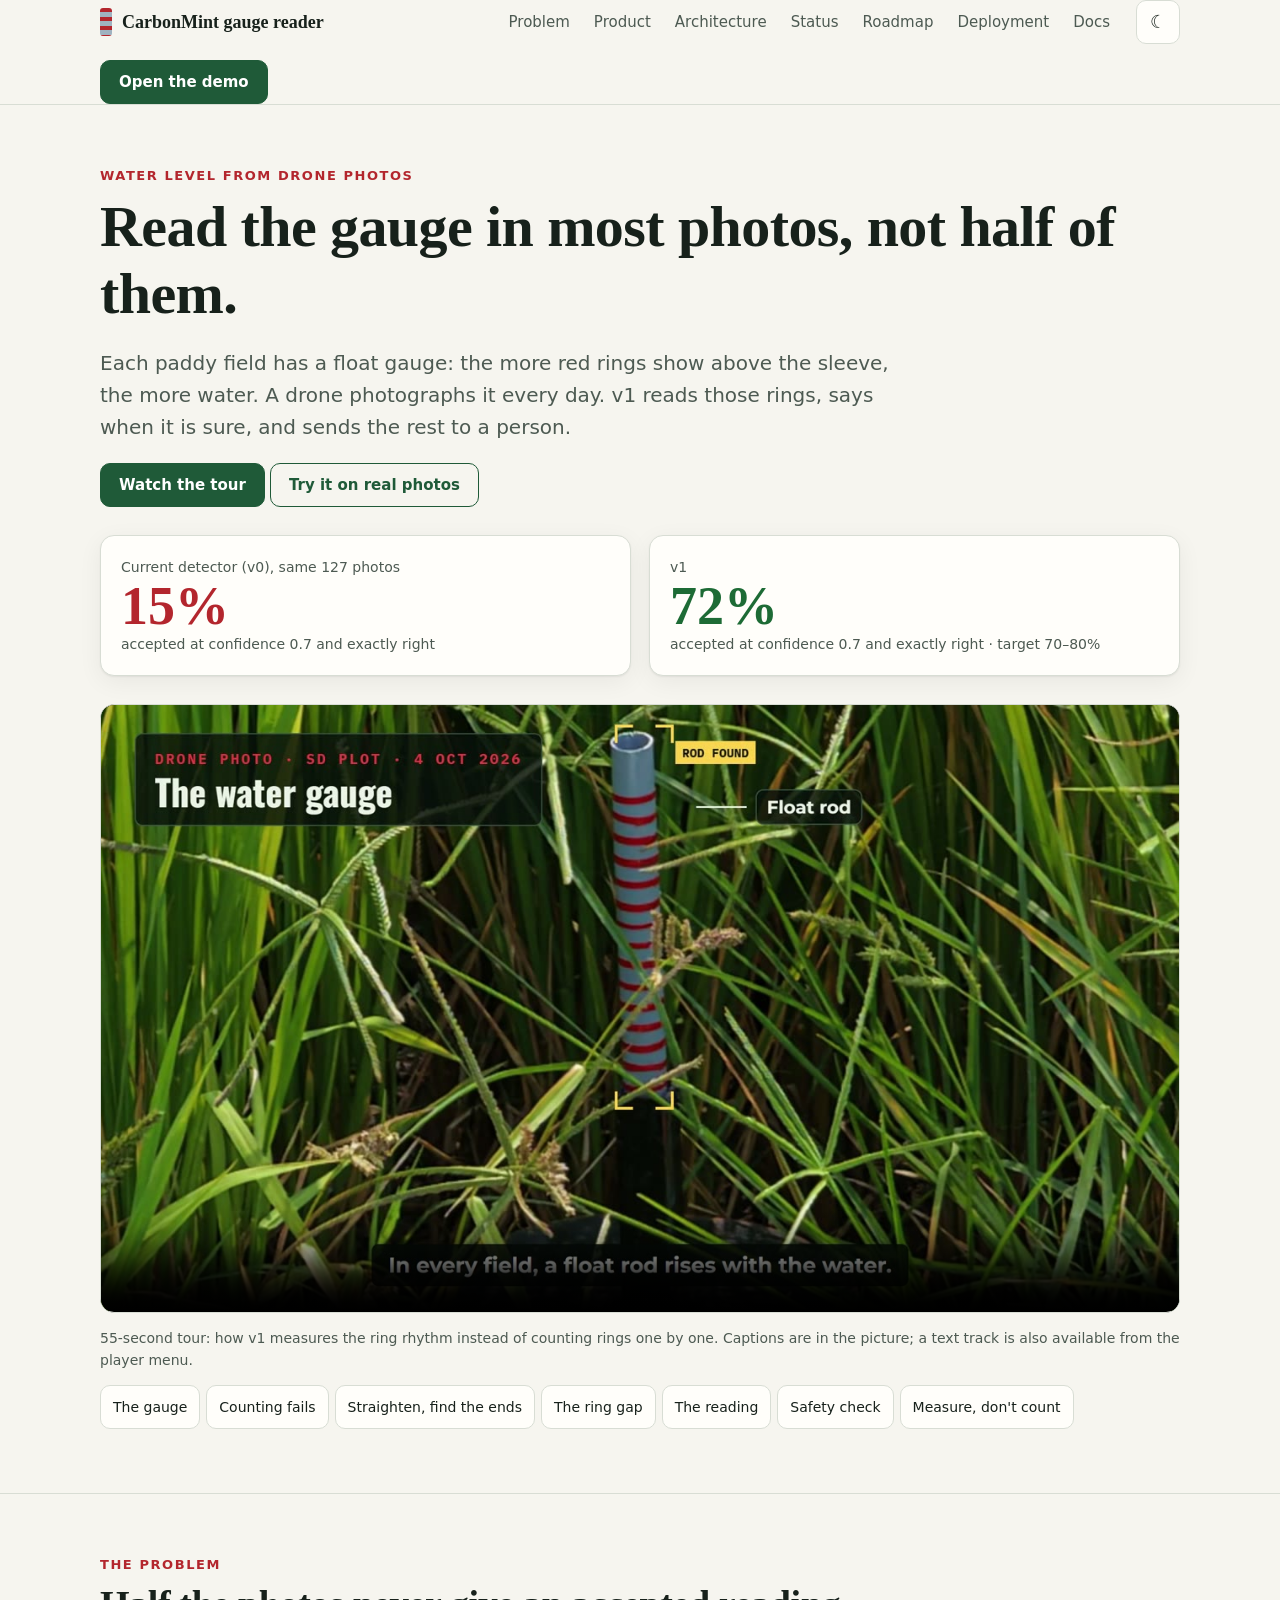
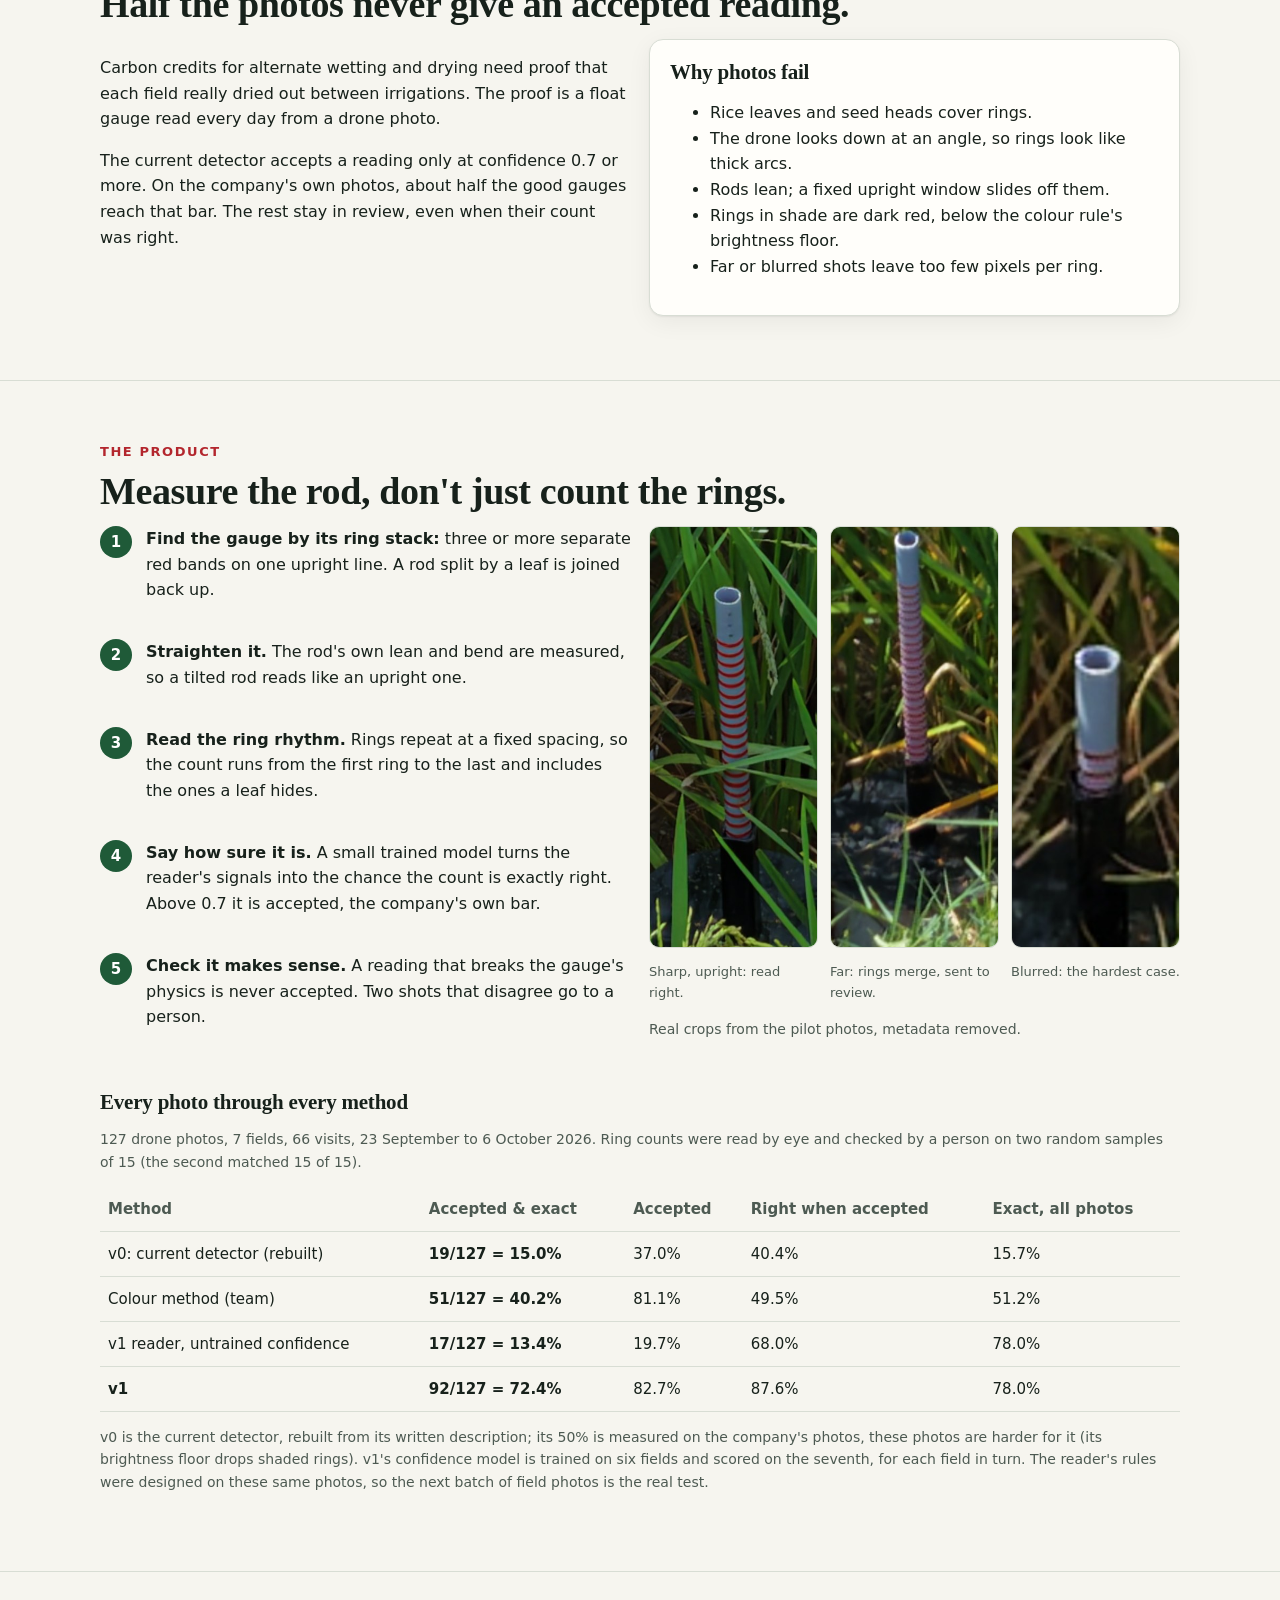
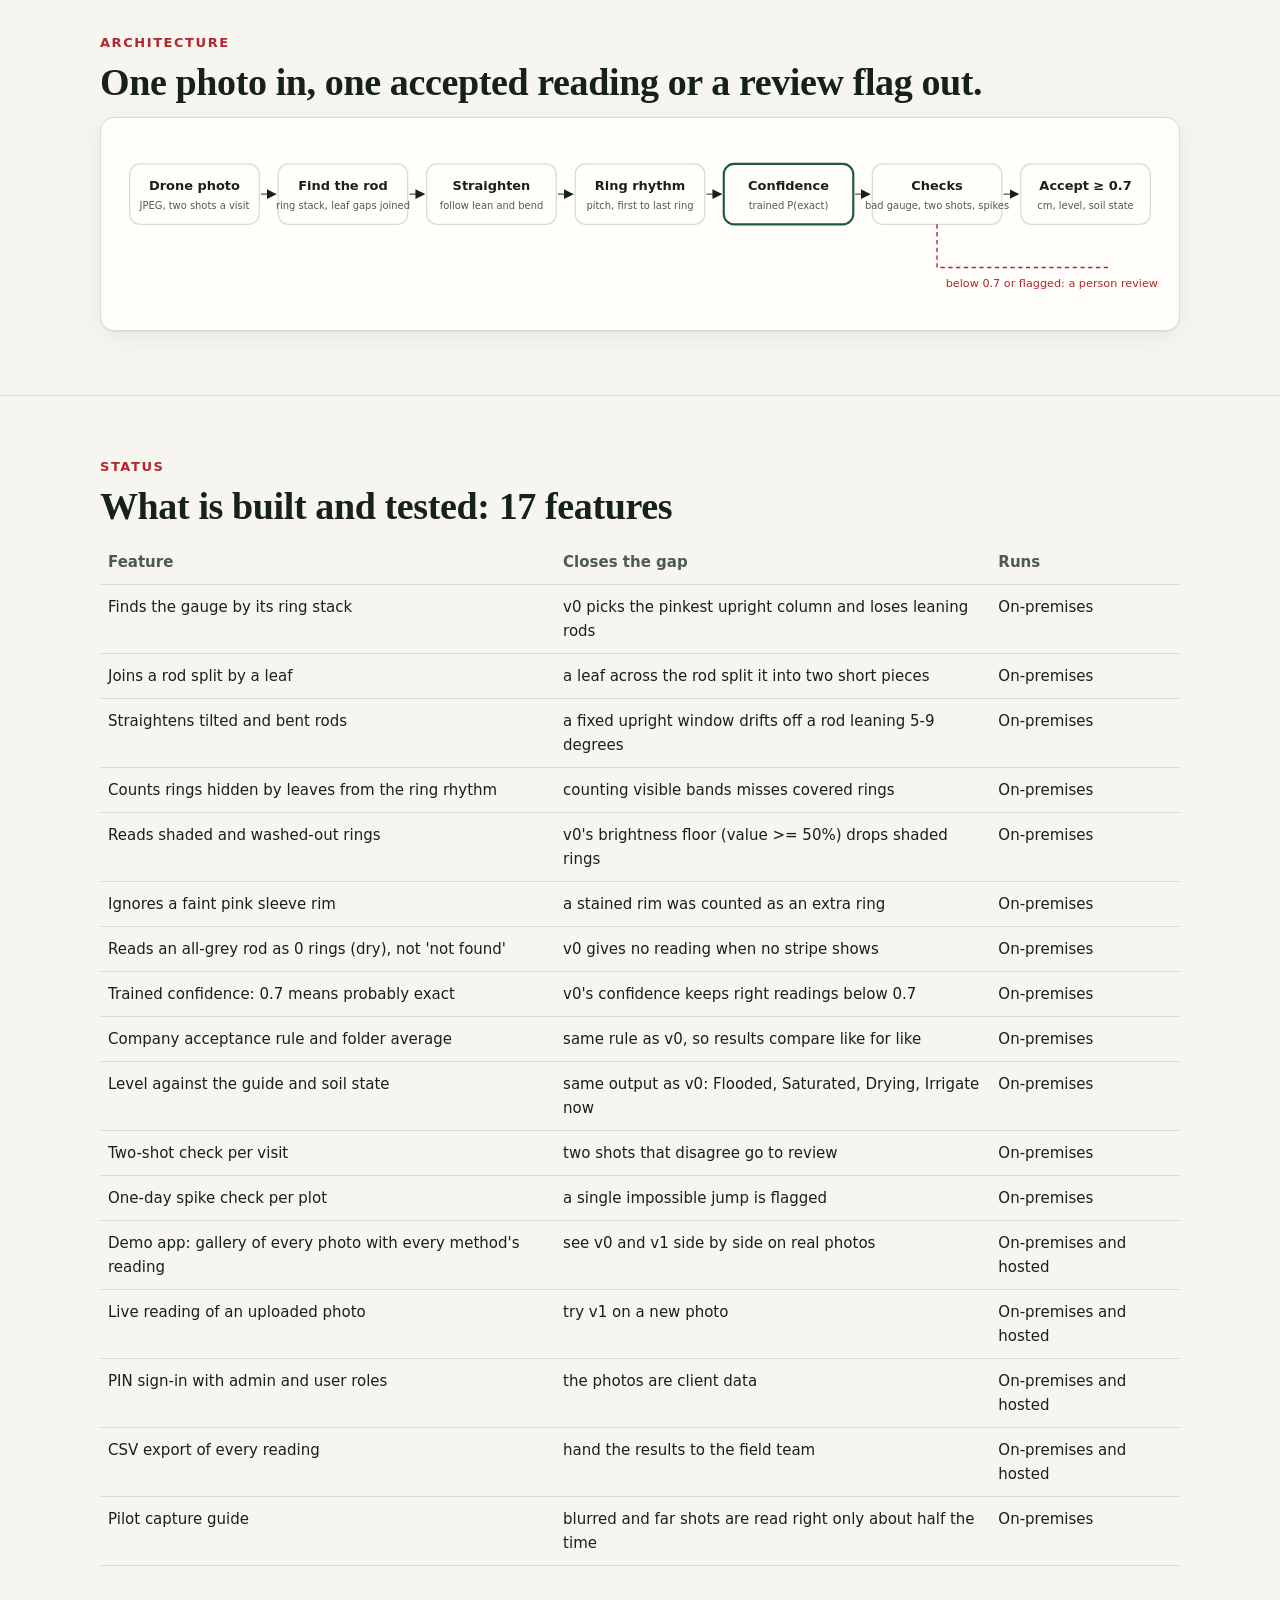
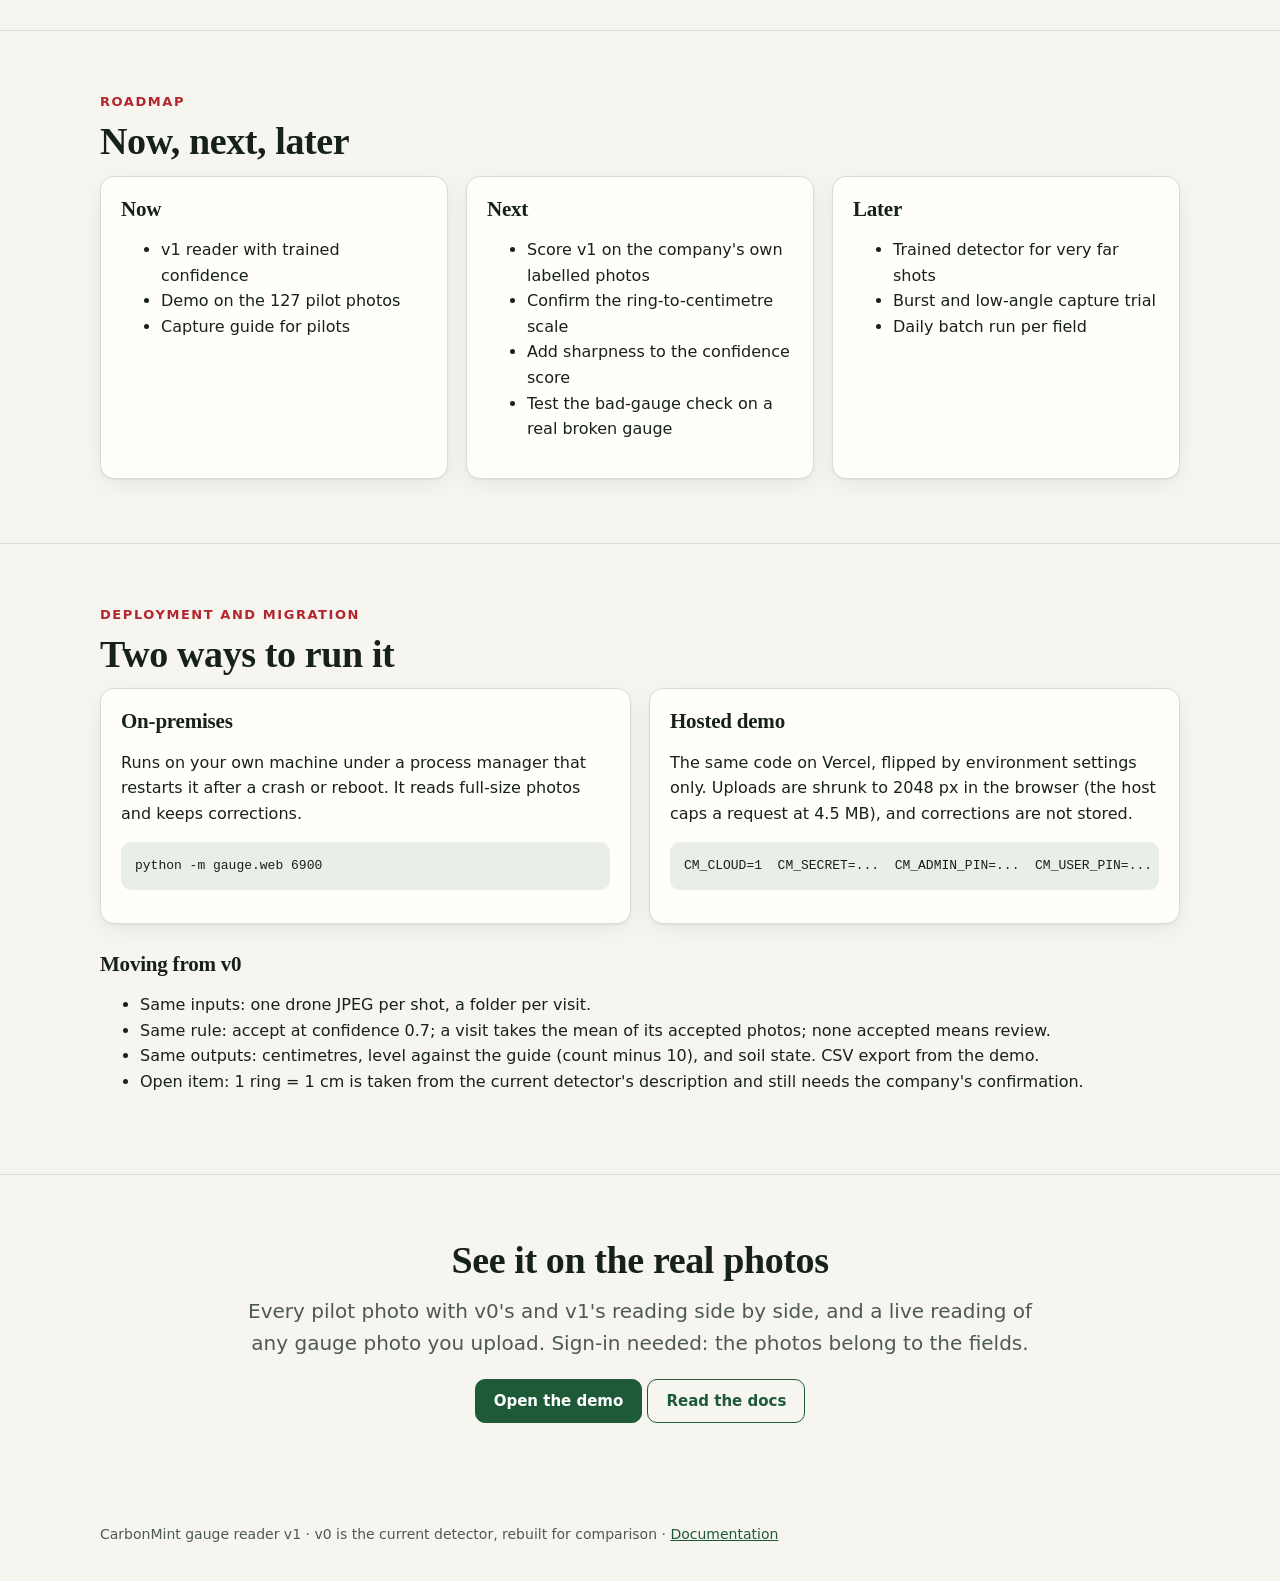
==== public/index.html @ 90451a8d "CarbonMint gauge reader v1 (v0 = company detector, rebuilt) - Reader: ring-stack finder, straighteni" ====
<!doctype html>
<html lang="en">
<head>
<meta charset="utf-8"><meta name="viewport" content="width=device-width,initial-scale=1">
<title>CarbonMint gauge reader</title>
<meta name="description" content="Reads the water level from drone photos of AWD field gauges. v1 is accepted and exact on 72% of photos, against 15% for the current detector on the same photos.">
<link rel="icon" href="data:image/svg+xml,%3Csvg xmlns='http://www.w3.org/2000/svg' viewBox='0 0 16 16'%3E%3Crect x='5' y='0' width='6' height='16' rx='2' fill='%23b3262d'/%3E%3C/svg%3E">
<script>(function(){try{var t=localStorage.getItem("cm-theme");if(t==="light"||t==="dark")document.documentElement.setAttribute("data-theme",t)}catch(e){}})();
function cmToggleTheme(){var r=document.documentElement,cur=r.getAttribute("data-theme")||(matchMedia("(prefers-color-scheme: dark)").matches?"dark":"light"),nx=cur==="dark"?"light":"dark";r.setAttribute("data-theme",nx);try{localStorage.setItem("cm-theme",nx)}catch(e){}cmThemeLabel()}
function cmThemeLabel(){var b=document.querySelectorAll("[data-theme-toggle]"),d=(document.documentElement.getAttribute("data-theme")||(matchMedia("(prefers-color-scheme: dark)").matches?"dark":"light"))==="dark";b.forEach(function(x){x.textContent=d?"☀":"☾";x.setAttribute("aria-label",d?"Switch to light theme":"Switch to dark theme")})}
document.addEventListener("DOMContentLoaded",function(){cmThemeLabel();document.querySelectorAll("[data-theme-toggle]").forEach(function(b){b.addEventListener("click",cmToggleTheme)});var host=location.hostname;var app=window.CM_APP_URL||"app.html";document.querySelectorAll("[data-app]").forEach(function(a){a.href=app})});
</script>
<style>:root{--bg:#f6f5ef;--paper:#fffefa;--ink:#17211b;--mut:#4d5a52;--line:#d8ddd4;--brand:#1f5a38;--brand-ink:#ffffff;--ring:#b3262d;--ok:#1d6b35;--warn:#8a5300;--chip:#e9eee6;--shadow:0 1px 2px rgba(0,0,0,.06),0 6px 24px rgba(0,0,0,.06);--serif:"Iowan Old Style","Palatino Linotype",Palatino,"Book Antiqua",Georgia,serif;--sans:system-ui,-apple-system,"Segoe UI",Roboto,"Helvetica Neue",Arial,sans-serif;--mono:ui-monospace,"Cascadia Mono",Consolas,monospace}
@media (prefers-color-scheme:dark){:root:not([data-theme="light"]){--bg:#0e1712;--paper:#15211a;--ink:#e7ede8;--mut:#a7b4ab;--line:#2b3a31;--brand:#7bd88f;--brand-ink:#0b130e;--ring:#ff7b80;--ok:#7bd88f;--warn:#f2b95b;--chip:#1d2b23;--shadow:none}}
:root[data-theme="dark"]{--bg:#0e1712;--paper:#15211a;--ink:#e7ede8;--mut:#a7b4ab;--line:#2b3a31;--brand:#7bd88f;--brand-ink:#0b130e;--ring:#ff7b80;--ok:#7bd88f;--warn:#f2b95b;--chip:#1d2b23;--shadow:none}
*{box-sizing:border-box}html{-webkit-text-size-adjust:100%}body{margin:0;background:var(--bg);color:var(--ink);font:16px/1.6 var(--sans);overflow-x:hidden}
[hidden]{display:none!important}img,video,svg{max-width:100%;height:auto}a{color:var(--brand)}a:hover{text-decoration-thickness:2px}
:focus-visible{outline:3px solid var(--ring);outline-offset:2px;border-radius:4px}
.wrap{max-width:1120px;margin:0 auto;padding:0 20px}
header.top{position:sticky;top:0;z-index:10;background:color-mix(in srgb,var(--bg) 92%,transparent);backdrop-filter:blur(6px);border-bottom:1px solid var(--line)}
header.top .wrap{display:flex;align-items:center;gap:16px;min-height:60px;flex-wrap:wrap}
.brand{font:700 18px/1 var(--serif);color:var(--ink);text-decoration:none;display:flex;align-items:center;gap:10px}
.brand i{width:12px;height:28px;border-radius:3px;background:repeating-linear-gradient(var(--ring) 0 4px,#9fb2c0 4px 9px);display:inline-block}
nav.links{display:flex;gap:4px;flex-wrap:wrap;margin-left:auto}nav.links a{color:var(--mut);text-decoration:none;padding:10px 10px;border-radius:8px;font-size:15px;min-height:44px;display:inline-flex;align-items:center}
nav.links a:hover{color:var(--ink);background:var(--chip)}
.btn{display:inline-flex;align-items:center;justify-content:center;gap:8px;min-height:44px;padding:10px 18px;border-radius:10px;border:1px solid var(--brand);background:var(--brand);color:var(--brand-ink);font:600 15px/1 var(--sans);text-decoration:none;cursor:pointer}
.btn.ghost{background:transparent;color:var(--brand)}.btn:disabled{opacity:.5;cursor:not-allowed}
.theme{min-width:44px;min-height:44px;border-radius:10px;border:1px solid var(--line);background:var(--paper);color:var(--ink);cursor:pointer;font-size:18px}
h1,h2,h3{font-family:var(--serif);line-height:1.15;letter-spacing:-.01em}h1{font-size:clamp(34px,5.4vw,58px);margin:0 0 16px}h2{font-size:clamp(26px,3.4vw,38px);margin:0 0 12px}h3{font-size:21px;margin:0 0 6px}
.lede{font-size:clamp(17px,2vw,20px);color:var(--mut);max-width:62ch}
section{padding:64px 0;border-bottom:1px solid var(--line)}section:last-of-type{border-bottom:0}
.eyebrow{font:600 13px/1 var(--sans);letter-spacing:.12em;text-transform:uppercase;color:var(--ring);margin-bottom:12px}
.grid{display:grid;gap:18px}.g2{grid-template-columns:repeat(auto-fit,minmax(min(100%,420px),1fr))}.g3{grid-template-columns:repeat(auto-fit,minmax(min(100%,260px),1fr))}
.card{background:var(--paper);border:1px solid var(--line);border-radius:14px;padding:20px;box-shadow:var(--shadow);min-width:0}
.stat{font:700 clamp(36px,6vw,54px)/1 var(--serif)}.stat.v1{color:var(--ok)}.stat.v0{color:var(--ring)}.small{font-size:14px;color:var(--mut)}
.table{width:100%;border-collapse:collapse;font-size:15px}.table th,.table td{text-align:left;padding:10px 8px;border-bottom:1px solid var(--line);vertical-align:top}.table th{font-weight:600;color:var(--mut)}
.scroll{overflow-x:auto;-webkit-overflow-scrolling:touch;max-width:100%}
.pill{display:inline-block;padding:3px 10px;border-radius:999px;font:600 12px/1.6 var(--sans);background:var(--chip);color:var(--ink)}.pill.ok{color:var(--ok)}.pill.warn{color:var(--warn)}.pill.bad{color:var(--ring)}
.player{background:#000;border-radius:14px;overflow:hidden;border:1px solid var(--line)}.player video{display:block;width:100%;height:auto}
.chapters{list-style:none;margin:10px 0 0;padding:0;display:flex;flex-wrap:wrap;gap:6px}.chapters button{min-height:44px;padding:8px 12px;border-radius:10px;border:1px solid var(--line);background:var(--paper);color:var(--ink);cursor:pointer;font:14px var(--sans)}
.chapters button[aria-current="true"]{border-color:var(--brand);background:var(--chip);font-weight:600}
.steps{counter-reset:s;list-style:none;padding:0;margin:0;display:grid;gap:12px}.steps li{counter-increment:s;padding-left:46px;position:relative}.steps li::before{content:counter(s);position:absolute;left:0;top:0;width:32px;height:32px;border-radius:50%;background:var(--brand);color:var(--brand-ink);display:grid;place-items:center;font:700 15px var(--sans)}
code{font:14px var(--mono);background:var(--chip);padding:1px 6px;border-radius:6px;overflow-wrap:anywhere}pre{background:var(--chip);padding:14px;border-radius:10px;overflow-x:auto;font:13px/1.5 var(--mono)}
footer{padding:36px 0;color:var(--mut);font-size:14px}
.crops{display:grid;grid-template-columns:repeat(3,minmax(0,1fr));gap:12px}.crops figure{margin:0}.crops img{border-radius:10px;border:1px solid var(--line);width:100%;aspect-ratio:2/5;object-fit:cover}.crops figcaption{font-size:13px;color:var(--mut);margin-top:6px}
svg text{fill:var(--ink);font-family:var(--sans)}
@media (max-width:640px){section{padding:44px 0}nav.links{display:none}header.top .wrap{gap:10px;padding-top:8px;padding-bottom:8px}header.top .btn{padding:10px 14px}.crops{grid-template-columns:repeat(3,minmax(0,1fr))}.table{font-size:14px}}
@media (prefers-reduced-motion:reduce){*{scroll-behavior:auto!important;transition:none!important;animation:none!important}}
</style>
</head>
<body>
<header class="top"><div class="wrap">
 <a class="brand" href="index.html"><i aria-hidden="true"></i>CarbonMint gauge reader</a>
 <nav class="links" aria-label="Sections"><a href="#problem">Problem</a><a href="#product">Product</a><a href="#architecture">Architecture</a><a href="#status">Status</a><a href="#roadmap">Roadmap</a><a href="#deployment">Deployment</a><a href="documentation.html">Docs</a></nav>
 <button class="theme" type="button" data-theme-toggle aria-label="Switch theme">&#9790;</button>
 <a class="btn" data-app href="app.html">Open the demo</a>
</div></header>

<main>
<section id="hero"><div class="wrap">
 <div class="eyebrow">Water level from drone photos</div>
 <h1>Read the gauge in most photos, not half of them.</h1>
 <p class="lede">Each paddy field has a float gauge: the more red rings show above the sleeve, the more water. A drone photographs it every day. v1 reads those rings, says when it is sure, and sends the rest to a person.</p>
 <p><a class="btn" href="#tour" id="watch">Watch the tour</a> <a class="btn ghost" data-app href="app.html">Try it on real photos</a></p>
 <div class="grid g2" style="margin:28px 0 8px">
  <div class="card"><div class="small">Current detector (v0), same 127 photos</div><div class="stat v0">15%</div><div class="small">accepted at confidence 0.7 and exactly right</div></div>
  <div class="card"><div class="small">v1</div><div class="stat v1">72%</div><div class="small">accepted at confidence 0.7 and exactly right &middot; target 70&ndash;80%</div></div>
 </div>
 <div id="tour" style="margin-top:28px">
  <div class="player"><video id="tourvid" controls preload="metadata" playsinline poster="media/explainer-poster.jpg" width="1920" height="1080">
   <source src="media/explainer.mp4" type="video/mp4">
   <track kind="captions" src="media/explainer.captions.vtt" srclang="en" label="English">
   <track kind="chapters" src="media/explainer.chapters.vtt" srclang="en" label="Chapters">
  </video></div>
  <p class="small">55-second tour: how v1 measures the ring rhythm instead of counting rings one by one. Captions are in the picture; a text track is also available from the player menu.</p>
  <ol class="chapters" id="chapters"><li><button type="button" data-t="0">The gauge</button></li><li><button type="button" data-t="7.9">Counting fails</button></li><li><button type="button" data-t="14.3">Straighten, find the ends</button></li><li><button type="button" data-t="24.0">The ring gap</button></li><li><button type="button" data-t="35.4">The reading</button></li><li><button type="button" data-t="42.2">Safety check</button></li><li><button type="button" data-t="51.2">Measure, don&#x27;t count</button></li></ol>
 </div>
</div></section>

<section id="problem"><div class="wrap">
 <div class="eyebrow">The problem</div>
 <h2>Half the photos never give an accepted reading.</h2>
 <div class="grid g2">
  <div><p>Carbon credits for alternate wetting and drying need proof that each field really dried out between irrigations. The proof is a float gauge read every day from a drone photo.</p>
  <p>The current detector accepts a reading only at confidence 0.7 or more. On the company's own photos, about half the good gauges reach that bar. The rest stay in review, even when their count was right.</p></div>
  <div class="card"><h3>Why photos fail</h3><ul>
   <li>Rice leaves and seed heads cover rings.</li>
   <li>The drone looks down at an angle, so rings look like thick arcs.</li>
   <li>Rods lean; a fixed upright window slides off them.</li>
   <li>Rings in shade are dark red, below the colour rule's brightness floor.</li>
   <li>Far or blurred shots leave too few pixels per ring.</li></ul></div>
 </div>
</div></section>

<section id="product"><div class="wrap">
 <div class="eyebrow">The product</div>
 <h2>Measure the rod, don't just count the rings.</h2>
 <div class="grid g2">
  <ol class="steps">
   <li><b>Find the gauge by its ring stack:</b> three or more separate red bands on one upright line. A rod split by a leaf is joined back up.</li>
   <li><b>Straighten it.</b> The rod's own lean and bend are measured, so a tilted rod reads like an upright one.</li>
   <li><b>Read the ring rhythm.</b> Rings repeat at a fixed spacing, so the count runs from the first ring to the last and includes the ones a leaf hides.</li>
   <li><b>Say how sure it is.</b> A small trained model turns the reader's signals into the chance the count is exactly right. Above 0.7 it is accepted, the company's own bar.</li>
   <li><b>Check it makes sense.</b> A reading that breaks the gauge's physics is never accepted. Two shots that disagree go to a person.</li>
  </ol>
  <div><div class="crops">
   <figure><img src="media/crop-good.jpg" alt="Sharp upright gauge with 20 red rings above a black sleeve" loading="lazy" width="360" height="900"><figcaption>Sharp, upright: read right.</figcaption></figure>
   <figure><img src="media/crop-far.jpg" alt="Far gauge, rings tiny and washed pink" loading="lazy" width="360" height="900"><figcaption>Far: rings merge, sent to review.</figcaption></figure>
   <figure><img src="media/crop-blur.jpg" alt="Blurred gauge with faint rings" loading="lazy" width="360" height="900"><figcaption>Blurred: the hardest case.</figcaption></figure>
  </div><p class="small">Real crops from the pilot photos, metadata removed.</p></div>
 </div>
 <h3 style="margin-top:36px">Every photo through every method</h3>
 <p class="small">127 drone photos, 7 fields, 66 visits, 23 September to 6 October 2026. Ring counts were read by eye and checked by a person on two random samples of 15 (the second matched 15 of 15).</p>
 <div class="scroll"><table class="table"><thead><tr><th>Method</th><th>Accepted &amp; exact</th><th>Accepted</th><th>Right when accepted</th><th>Exact, all photos</th></tr></thead><tbody><tr><td>v0: current detector (rebuilt)</td><td><b>19/127 = 15.0%</b></td><td>37.0%</td><td>40.4%</td><td>15.7%</td></tr><tr><td>Colour method (team)</td><td><b>51/127 = 40.2%</b></td><td>81.1%</td><td>49.5%</td><td>51.2%</td></tr><tr><td>v1 reader, untrained confidence</td><td><b>17/127 = 13.4%</b></td><td>19.7%</td><td>68.0%</td><td>78.0%</td></tr><tr><td><b>v1</b></td><td><b>92/127 = 72.4%</b></td><td>82.7%</td><td>87.6%</td><td>78.0%</td></tr></tbody></table></div>
 <p class="small">v0 is the current detector, rebuilt from its written description; its 50% is measured on the company's photos, these photos are harder for it (its brightness floor drops shaded rings). v1's confidence model is trained on six fields and scored on the seventh, for each field in turn. The reader's rules were designed on these same photos, so the next batch of field photos is the real test.</p>
</div></section>

<section id="architecture"><div class="wrap">
 <div class="eyebrow">Architecture</div>
 <h2>One photo in, one accepted reading or a review flag out.</h2>
 <div class="card scroll"><svg viewBox="0 0 1202 190" width="1202" height="190" role="img" aria-label="Pipeline: drone photo, find the rod, straighten, ring rhythm, confidence, checks, accept at 0.7 or send to review"><defs><marker id="ar" viewBox="0 0 10 10" refX="9" refY="5" markerWidth="7" markerHeight="7" orient="auto"><path d="M0,0 L10,5 L0,10 z" fill="currentColor"/></marker></defs><rect x="10" y="30" width="150" height="70" rx="12" fill="var(--paper)" stroke="var(--line)" stroke-width="1.5"/><text x="85.0" y="60" text-anchor="middle" font-size="15" font-weight="700">Drone photo</text><text x="85.0" y="82" text-anchor="middle" font-size="11.5" style="fill:var(--mut)">JPEG, two shots a visit</text><rect x="182" y="30" width="150" height="70" rx="12" fill="var(--paper)" stroke="var(--line)" stroke-width="1.5"/><text x="257.0" y="60" text-anchor="middle" font-size="15" font-weight="700">Find the rod</text><text x="257.0" y="82" text-anchor="middle" font-size="11.5" style="fill:var(--mut)">ring stack, leaf gaps joined</text><line x1="162" y1="65.0" x2="179" y2="65.0" stroke="currentColor" style="color:var(--mut)" stroke-width="1.6" marker-end="url(#ar)"/><rect x="354" y="30" width="150" height="70" rx="12" fill="var(--paper)" stroke="var(--line)" stroke-width="1.5"/><text x="429.0" y="60" text-anchor="middle" font-size="15" font-weight="700">Straighten</text><text x="429.0" y="82" text-anchor="middle" font-size="11.5" style="fill:var(--mut)">follow lean and bend</text><line x1="334" y1="65.0" x2="351" y2="65.0" stroke="currentColor" style="color:var(--mut)" stroke-width="1.6" marker-end="url(#ar)"/><rect x="526" y="30" width="150" height="70" rx="12" fill="var(--paper)" stroke="var(--line)" stroke-width="1.5"/><text x="601.0" y="60" text-anchor="middle" font-size="15" font-weight="700">Ring rhythm</text><text x="601.0" y="82" text-anchor="middle" font-size="11.5" style="fill:var(--mut)">pitch, first to last ring</text><line x1="506" y1="65.0" x2="523" y2="65.0" stroke="currentColor" style="color:var(--mut)" stroke-width="1.6" marker-end="url(#ar)"/><rect x="698" y="30" width="150" height="70" rx="12" fill="var(--paper)" stroke="var(--line)" stroke-width="1.5" style="stroke:var(--brand);stroke-width:2.5"/><text x="773.0" y="60" text-anchor="middle" font-size="15" font-weight="700">Confidence</text><text x="773.0" y="82" text-anchor="middle" font-size="11.5" style="fill:var(--mut)">trained P(exact)</text><line x1="678" y1="65.0" x2="695" y2="65.0" stroke="currentColor" style="color:var(--mut)" stroke-width="1.6" marker-end="url(#ar)"/><rect x="870" y="30" width="150" height="70" rx="12" fill="var(--paper)" stroke="var(--line)" stroke-width="1.5"/><text x="945.0" y="60" text-anchor="middle" font-size="15" font-weight="700">Checks</text><text x="945.0" y="82" text-anchor="middle" font-size="11.5" style="fill:var(--mut)">bad gauge, two shots, spikes</text><line x1="850" y1="65.0" x2="867" y2="65.0" stroke="currentColor" style="color:var(--mut)" stroke-width="1.6" marker-end="url(#ar)"/><rect x="1042" y="30" width="150" height="70" rx="12" fill="var(--paper)" stroke="var(--line)" stroke-width="1.5"/><text x="1117.0" y="60" text-anchor="middle" font-size="15" font-weight="700">Accept ≥ 0.7</text><text x="1117.0" y="82" text-anchor="middle" font-size="11.5" style="fill:var(--mut)">cm, level, soil state</text><line x1="1022" y1="65.0" x2="1039" y2="65.0" stroke="currentColor" style="color:var(--mut)" stroke-width="1.6" marker-end="url(#ar)"/><path d="M945.0,100 V150 H1145.0" fill="none" stroke="var(--ring)" stroke-width="1.6" stroke-dasharray="5 4"/><text x="955.0" y="172" font-size="13" style="fill:var(--ring)">below 0.7 or flagged: a person reviews it</text></svg></div>
</div></section>

<section id="status"><div class="wrap">
 <div class="eyebrow">Status</div>
 <h2>What is built and tested: 17 features</h2>
 <div class="scroll"><table class="table" id="matrix"><thead><tr><th>Feature</th><th>Closes the gap</th><th>Runs</th></tr></thead><tbody><tr><td>Finds the gauge by its ring stack</td><td>v0 picks the pinkest upright column and loses leaning rods</td><td>On-premises</td></tr><tr><td>Joins a rod split by a leaf</td><td>a leaf across the rod split it into two short pieces</td><td>On-premises</td></tr><tr><td>Straightens tilted and bent rods</td><td>a fixed upright window drifts off a rod leaning 5-9 degrees</td><td>On-premises</td></tr><tr><td>Counts rings hidden by leaves from the ring rhythm</td><td>counting visible bands misses covered rings</td><td>On-premises</td></tr><tr><td>Reads shaded and washed-out rings</td><td>v0&#x27;s brightness floor (value &gt;= 50%) drops shaded rings</td><td>On-premises</td></tr><tr><td>Ignores a faint pink sleeve rim</td><td>a stained rim was counted as an extra ring</td><td>On-premises</td></tr><tr><td>Reads an all-grey rod as 0 rings (dry), not &#x27;not found&#x27;</td><td>v0 gives no reading when no stripe shows</td><td>On-premises</td></tr><tr><td>Trained confidence: 0.7 means probably exact</td><td>v0&#x27;s confidence keeps right readings below 0.7</td><td>On-premises</td></tr><tr><td>Company acceptance rule and folder average</td><td>same rule as v0, so results compare like for like</td><td>On-premises</td></tr><tr><td>Level against the guide and soil state</td><td>same output as v0: Flooded, Saturated, Drying, Irrigate now</td><td>On-premises</td></tr><tr><td>Two-shot check per visit</td><td>two shots that disagree go to review</td><td>On-premises</td></tr><tr><td>One-day spike check per plot</td><td>a single impossible jump is flagged</td><td>On-premises</td></tr><tr><td>Demo app: gallery of every photo with every method&#x27;s reading</td><td>see v0 and v1 side by side on real photos</td><td>On-premises and hosted</td></tr><tr><td>Live reading of an uploaded photo</td><td>try v1 on a new photo</td><td>On-premises and hosted</td></tr><tr><td>PIN sign-in with admin and user roles</td><td>the photos are client data</td><td>On-premises and hosted</td></tr><tr><td>CSV export of every reading</td><td>hand the results to the field team</td><td>On-premises and hosted</td></tr><tr><td>Pilot capture guide</td><td>blurred and far shots are read right only about half the time</td><td>On-premises</td></tr></tbody></table></div>
</div></section>

<section id="roadmap"><div class="wrap">
 <div class="eyebrow">Roadmap</div>
 <h2>Now, next, later</h2>
 <div class="grid g3">
  <div class="card"><h3>Now</h3><ul><li>v1 reader with trained confidence</li><li>Demo on the 127 pilot photos</li><li>Capture guide for pilots</li></ul></div>
  <div class="card"><h3>Next</h3><ul><li>Score v1 on the company's own labelled photos</li><li>Confirm the ring-to-centimetre scale</li><li>Add sharpness to the confidence score</li><li>Test the bad-gauge check on a real broken gauge</li></ul></div>
  <div class="card"><h3>Later</h3><ul><li>Trained detector for very far shots</li><li>Burst and low-angle capture trial</li><li>Daily batch run per field</li></ul></div>
 </div>
</div></section>

<section id="deployment"><div class="wrap">
 <div class="eyebrow">Deployment and migration</div>
 <h2>Two ways to run it</h2>
 <div class="grid g2">
  <div class="card"><h3>On-premises</h3><p>Runs on your own machine under a process manager that restarts it after a crash or reboot. It reads full-size photos and keeps corrections.</p><pre>python -m gauge.web 6900</pre></div>
  <div class="card"><h3>Hosted demo</h3><p>The same code on Vercel, flipped by environment settings only. Uploads are shrunk to 2048 px in the browser (the host caps a request at 4.5 MB), and corrections are not stored.</p><pre>CM_CLOUD=1  CM_SECRET=...  CM_ADMIN_PIN=...  CM_USER_PIN=...</pre></div>
 </div>
 <h3 style="margin-top:28px">Moving from v0</h3>
 <ul><li>Same inputs: one drone JPEG per shot, a folder per visit.</li><li>Same rule: accept at confidence 0.7; a visit takes the mean of its accepted photos; none accepted means review.</li><li>Same outputs: centimetres, level against the guide (count minus 10), and soil state. CSV export from the demo.</li><li>Open item: 1 ring = 1 cm is taken from the current detector's description and still needs the company's confirmation.</li></ul>
</div></section>

<section id="demo"><div class="wrap" style="text-align:center">
 <h2>See it on the real photos</h2>
 <p class="lede" style="margin:0 auto 20px">Every pilot photo with v0's and v1's reading side by side, and a live reading of any gauge photo you upload. Sign-in needed: the photos belong to the fields.</p>
 <a class="btn" data-app href="app.html">Open the demo</a> <a class="btn ghost" href="documentation.html">Read the docs</a>
</div></section>
</main>
<footer><div class="wrap">CarbonMint gauge reader v1 &middot; v0 is the current detector, rebuilt for comparison &middot; <a href="documentation.html">Documentation</a></div></footer>
<script>
window.CM_APP_URL="app.html";
(function(){var v=document.getElementById("tourvid"),items=[].slice.call(document.querySelectorAll("#chapters button"));
items.forEach(function(b){b.addEventListener("click",function(){v.currentTime=parseFloat(b.dataset.t);v.play()})});
v.addEventListener("timeupdate",function(){var t=v.currentTime,cur=null;items.forEach(function(b){if(parseFloat(b.dataset.t)<=t+0.05)cur=b});items.forEach(function(b){b.setAttribute("aria-current",b===cur?"true":"false")})});
document.getElementById("watch").addEventListener("click",function(e){e.preventDefault();document.getElementById("tour").scrollIntoView({behavior:matchMedia("(prefers-reduced-motion: reduce)").matches?"auto":"smooth"});v.play()});})();
</script>
</body>
</html>
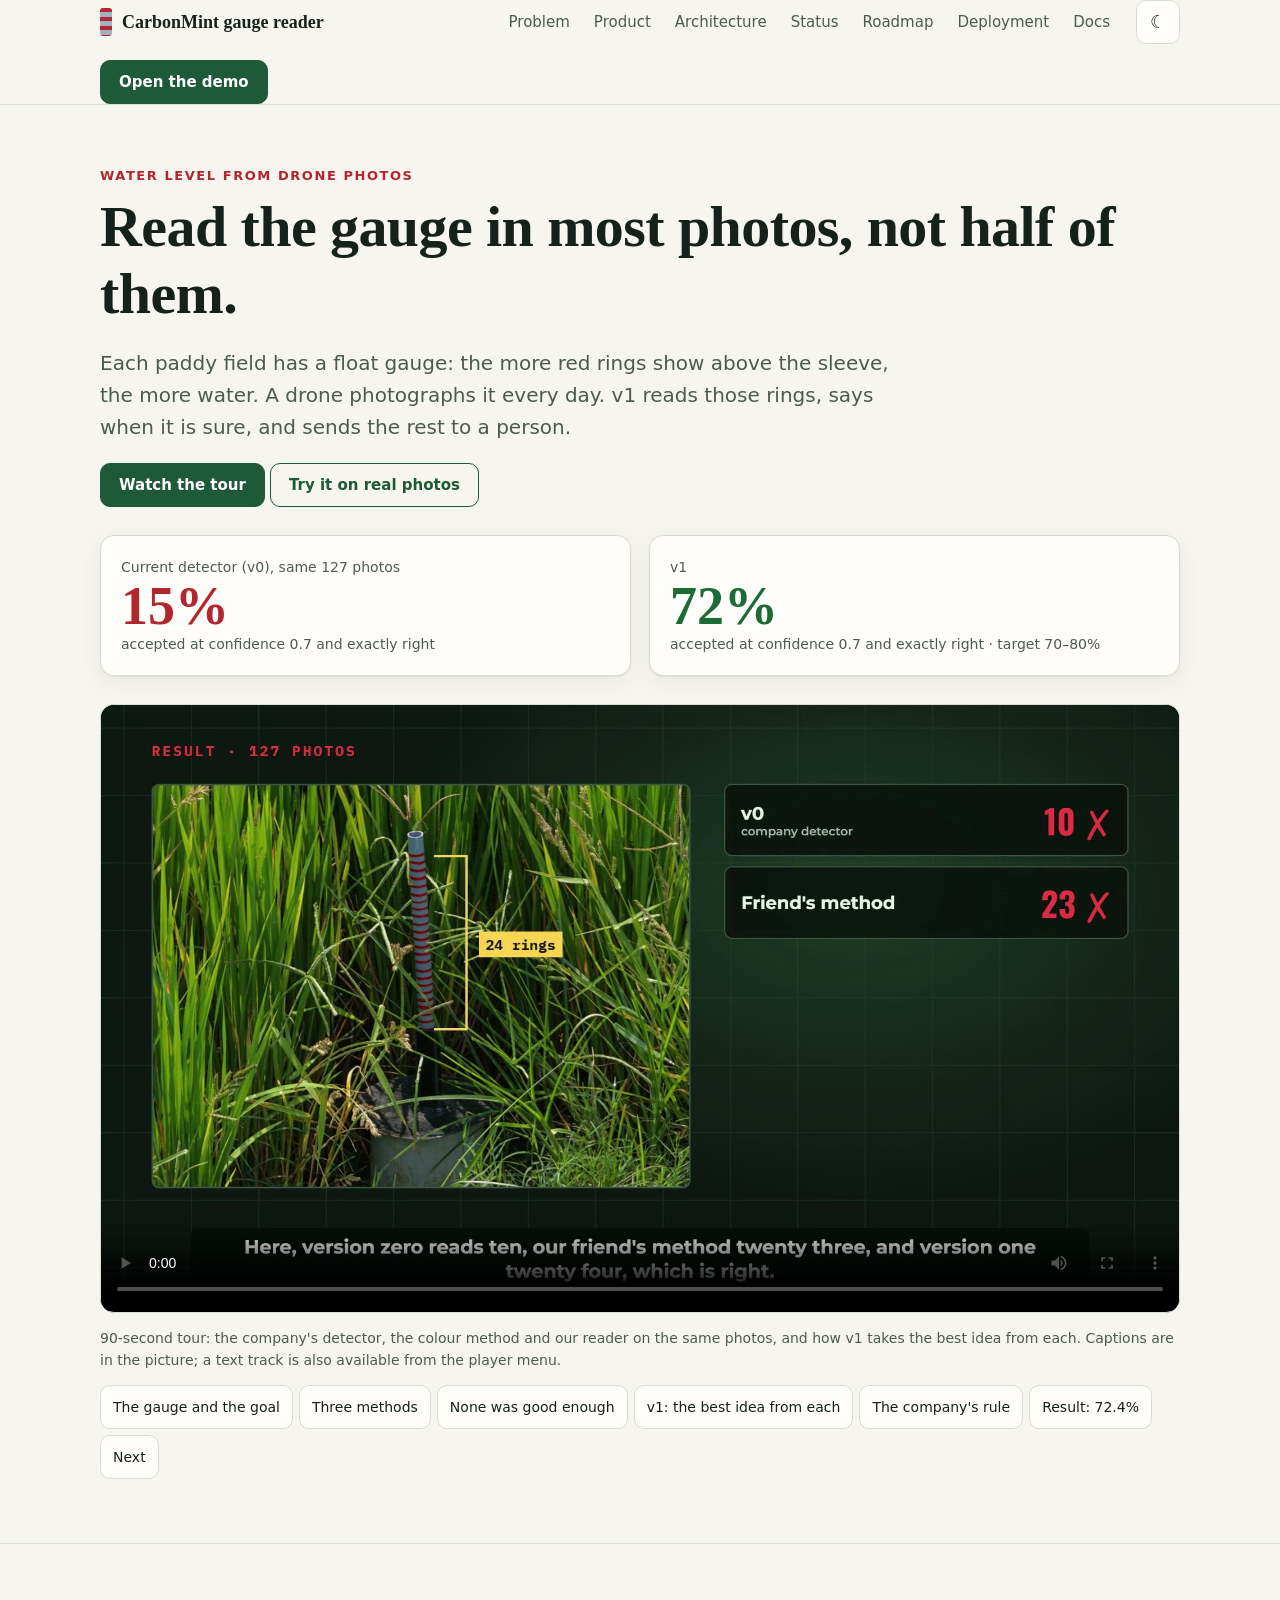
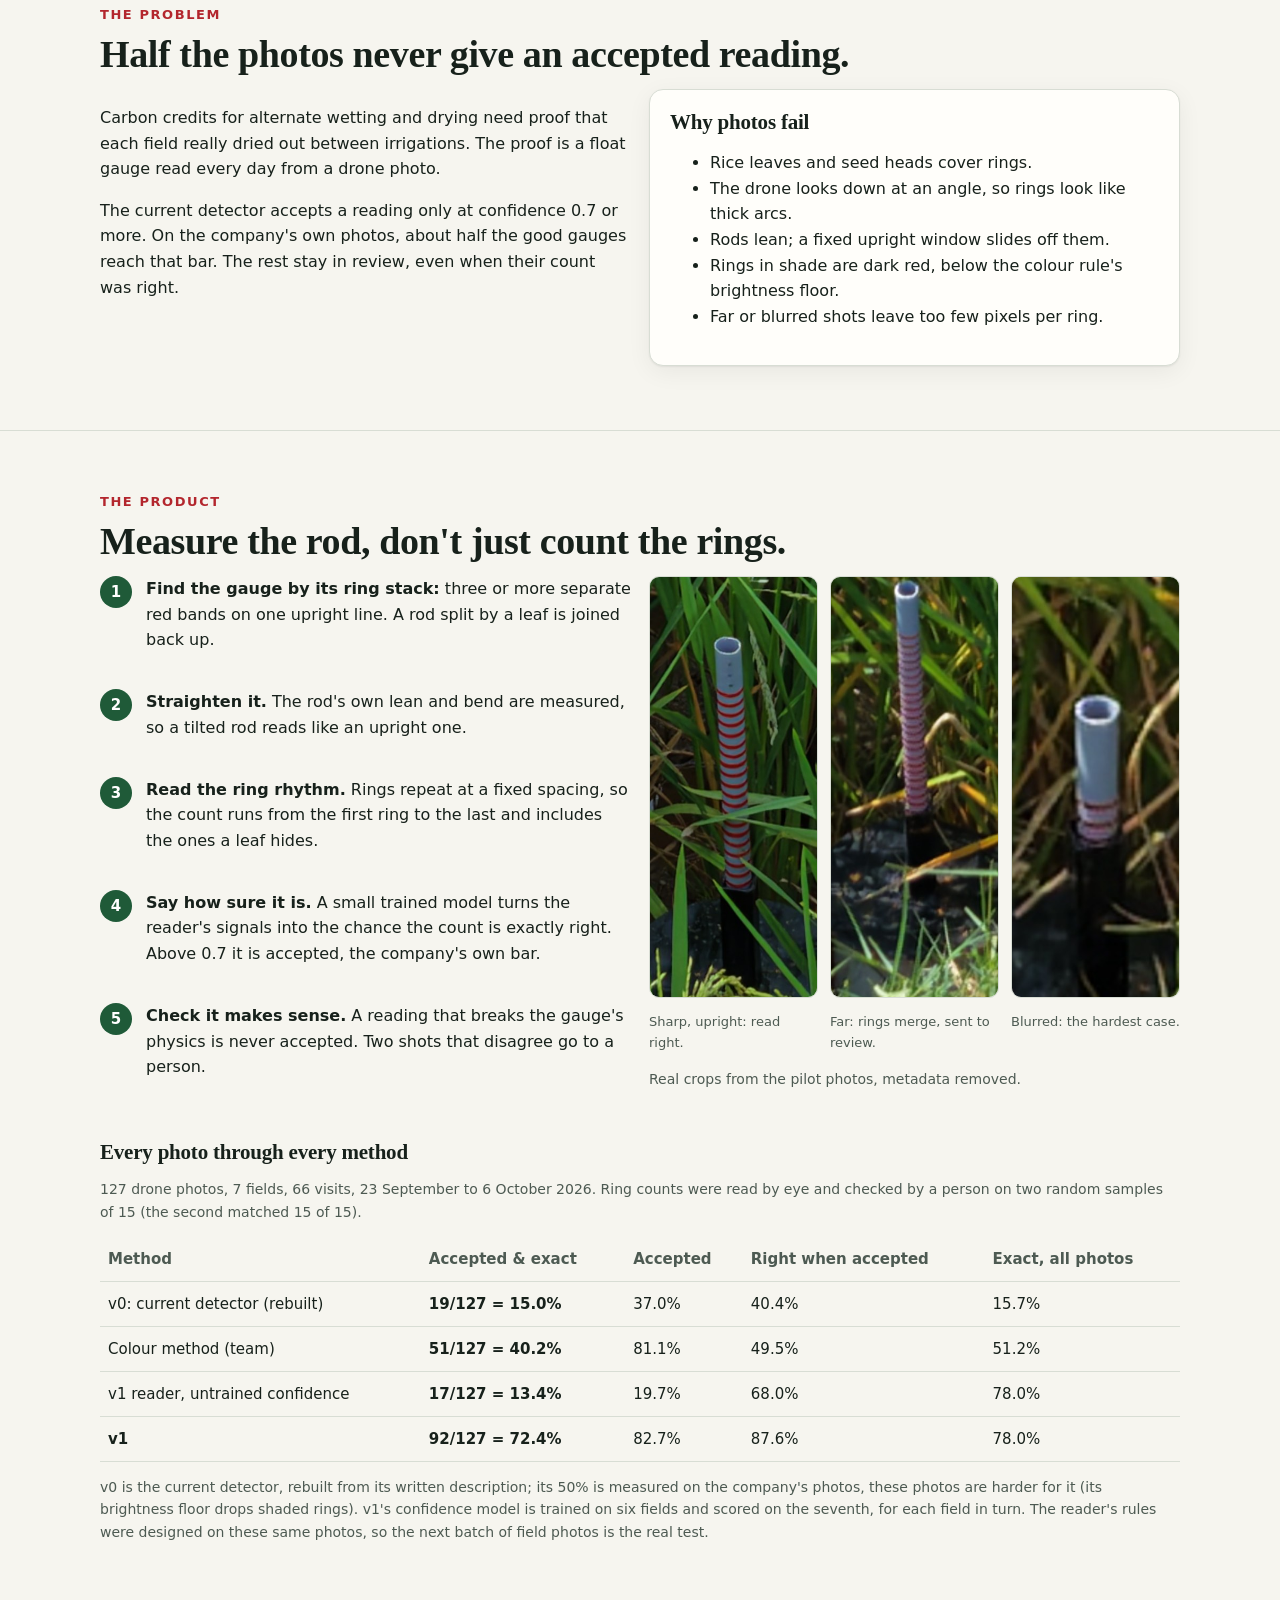
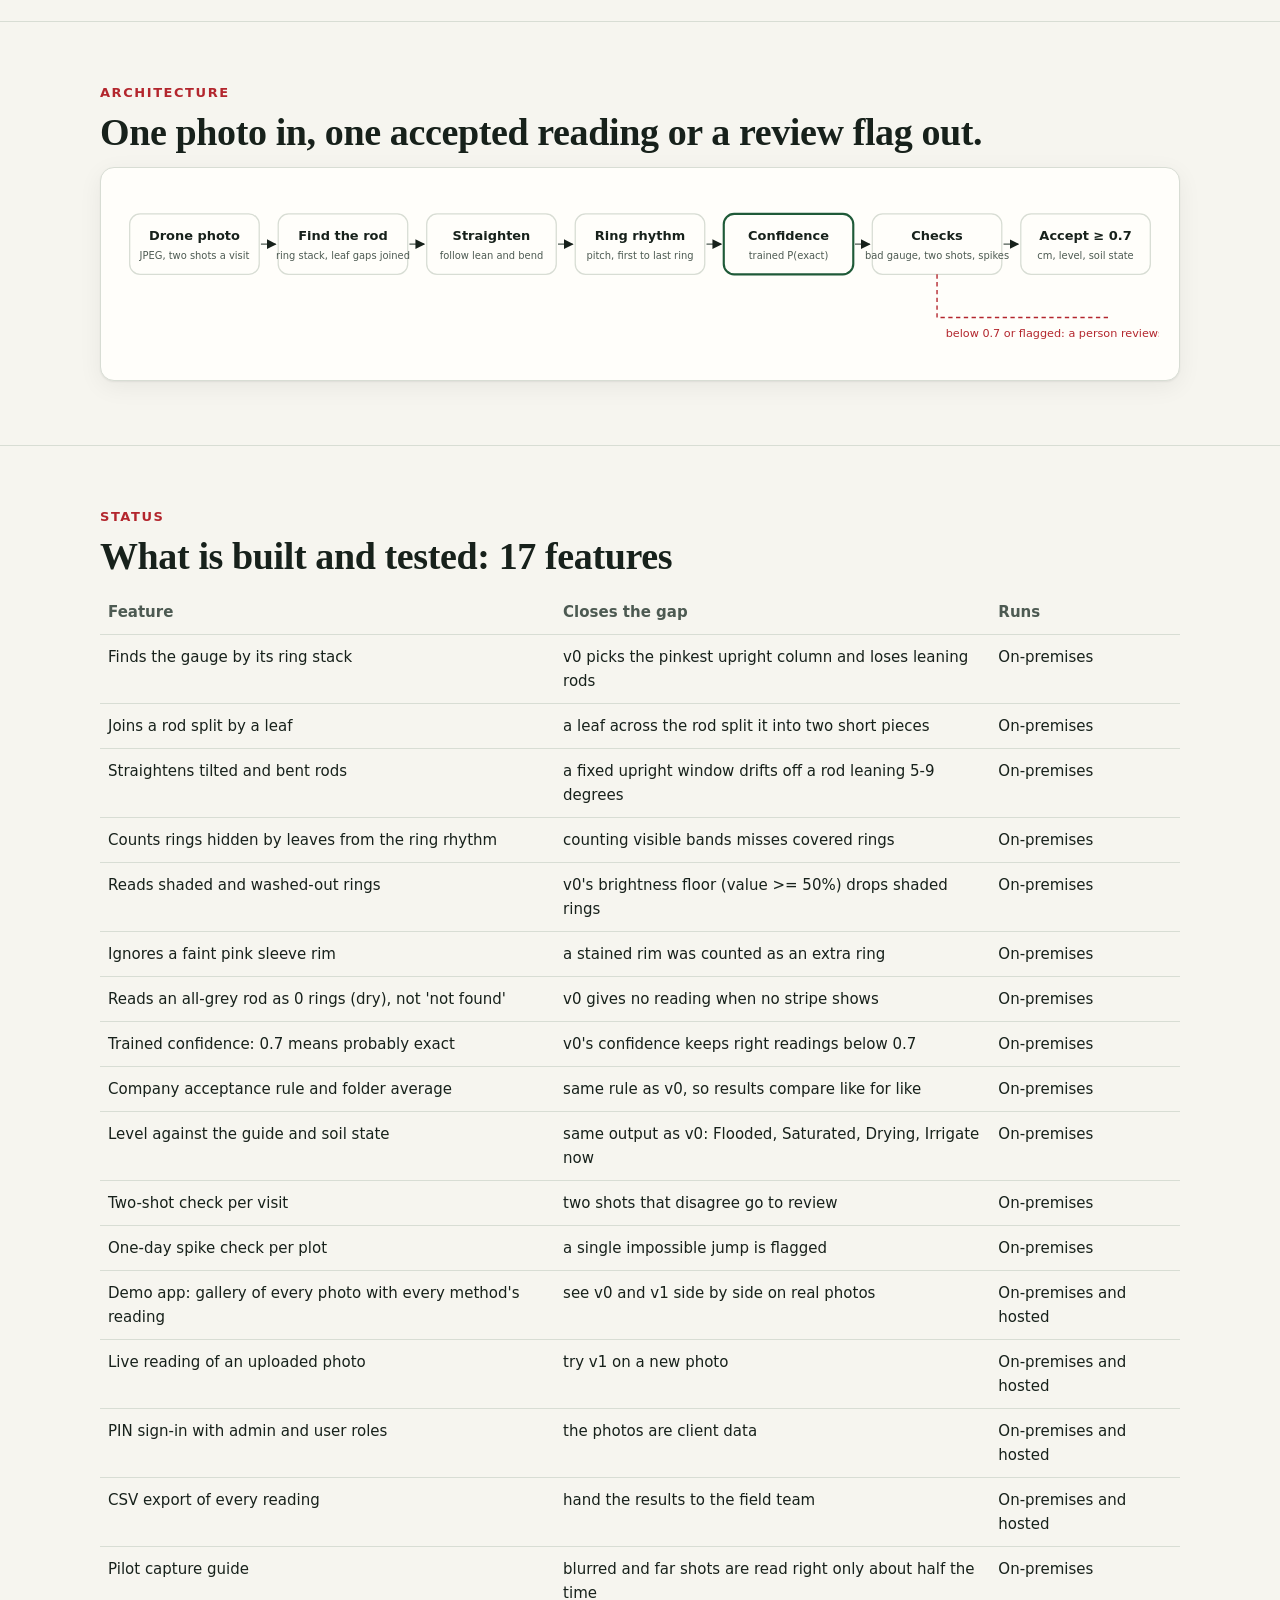
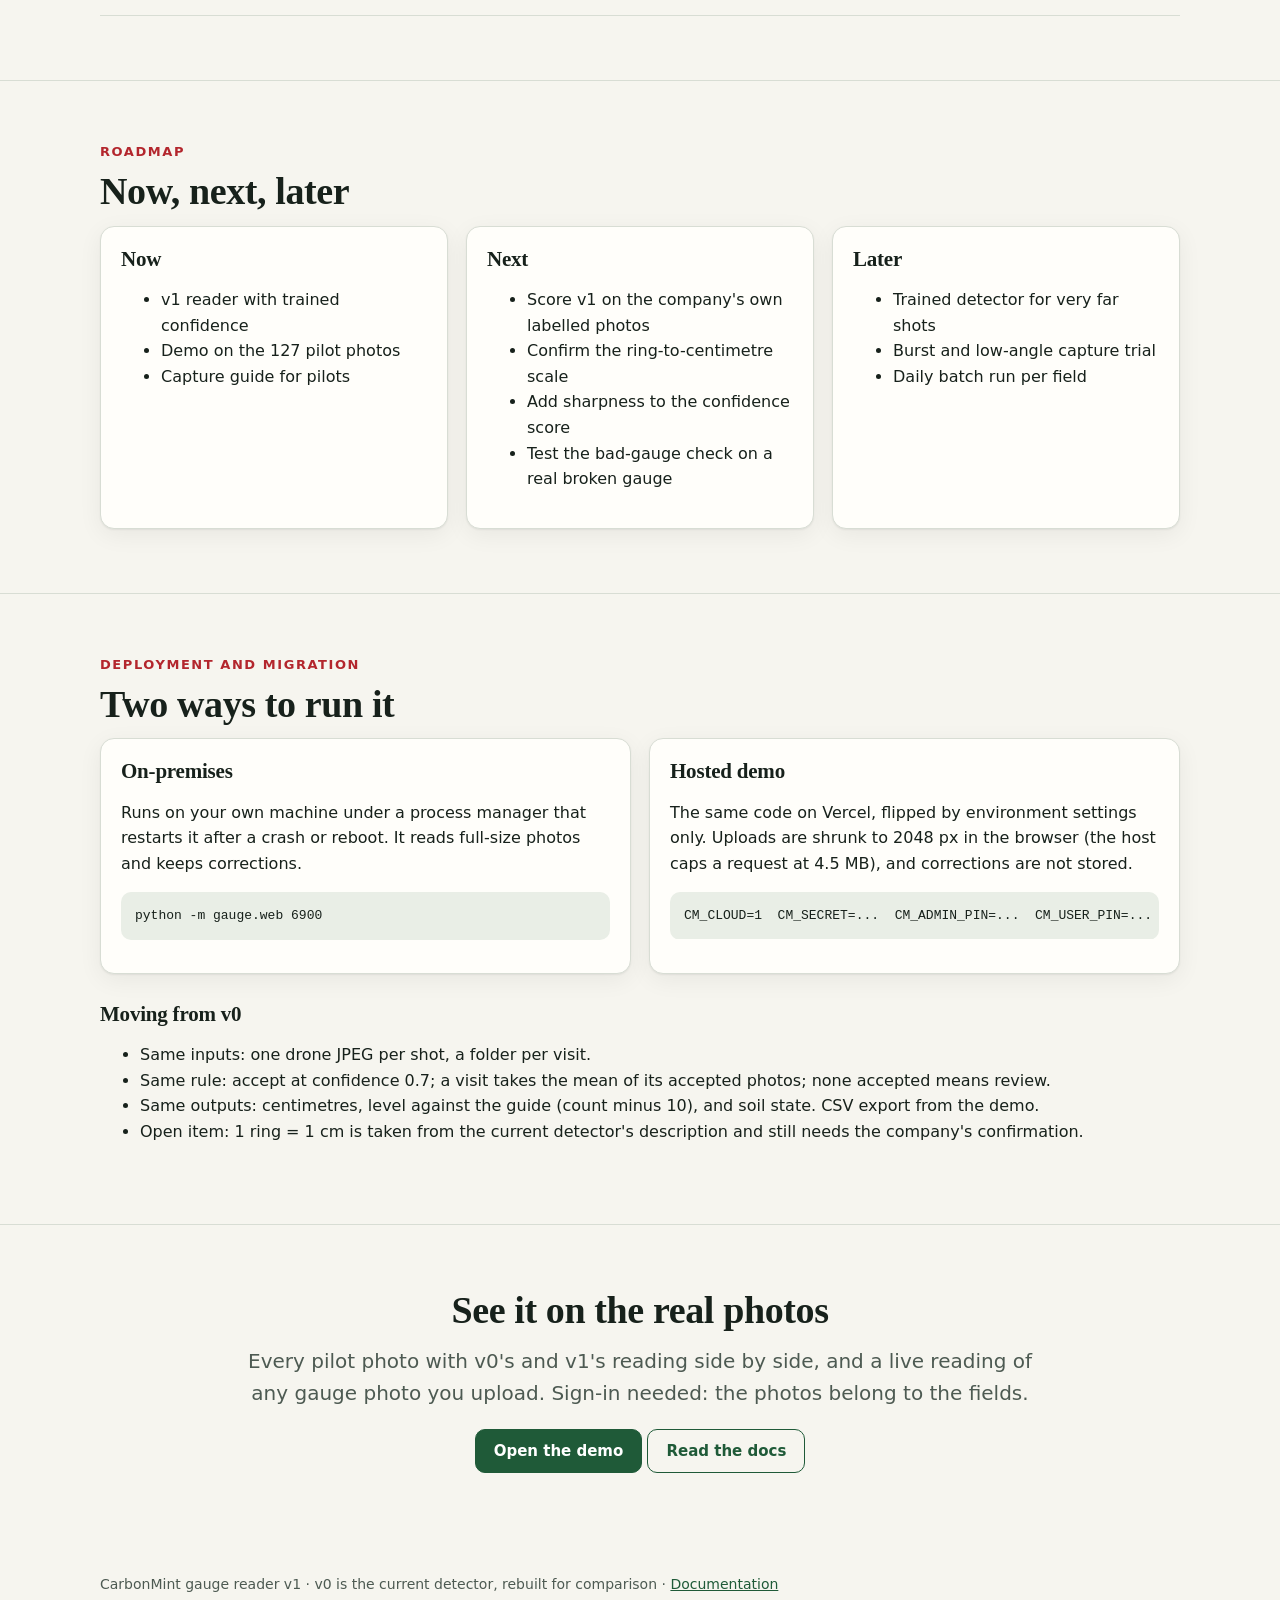
==== commit 98f549a7: "Tour video: v1 story (three methods compared, best idea from each, 72.4% result) Co-Authored-By: Cla" ====
--- a/public/index.html
+++ b/public/index.html
@@ -8,7 +8,7 @@
 <script>(function(){try{var t=localStorage.getItem("cm-theme");if(t==="light"||t==="dark")document.documentElement.setAttribute("data-theme",t)}catch(e){}})();
 function cmToggleTheme(){var r=document.documentElement,cur=r.getAttribute("data-theme")||(matchMedia("(prefers-color-scheme: dark)").matches?"dark":"light"),nx=cur==="dark"?"light":"dark";r.setAttribute("data-theme",nx);try{localStorage.setItem("cm-theme",nx)}catch(e){}cmThemeLabel()}
 function cmThemeLabel(){var b=document.querySelectorAll("[data-theme-toggle]"),d=(document.documentElement.getAttribute("data-theme")||(matchMedia("(prefers-color-scheme: dark)").matches?"dark":"light"))==="dark";b.forEach(function(x){x.textContent=d?"☀":"☾";x.setAttribute("aria-label",d?"Switch to light theme":"Switch to dark theme")})}
-document.addEventListener("DOMContentLoaded",function(){cmThemeLabel();document.querySelectorAll("[data-theme-toggle]").forEach(function(b){b.addEventListener("click",cmToggleTheme)});var host=location.hostname;var app=window.CM_APP_URL||"app.html";document.querySelectorAll("[data-app]").forEach(function(a){a.href=app})});
+document.addEventListener("DOMContentLoaded",function(){cmThemeLabel();document.querySelectorAll("[data-theme-toggle]").forEach(function(b){b.addEventListener("click",cmToggleTheme)});var host=location.hostname;var app=/^(127\.|localhost$)/.test(host)?"app.html":(window.CM_APP_URL||"app.html");document.querySelectorAll("[data-app]").forEach(function(a){a.href=app})});
 </script>
 <style>:root{--bg:#f6f5ef;--paper:#fffefa;--ink:#17211b;--mut:#4d5a52;--line:#d8ddd4;--brand:#1f5a38;--brand-ink:#ffffff;--ring:#b3262d;--ok:#1d6b35;--warn:#8a5300;--chip:#e9eee6;--shadow:0 1px 2px rgba(0,0,0,.06),0 6px 24px rgba(0,0,0,.06);--serif:"Iowan Old Style","Palatino Linotype",Palatino,"Book Antiqua",Georgia,serif;--sans:system-ui,-apple-system,"Segoe UI",Roboto,"Helvetica Neue",Arial,sans-serif;--mono:ui-monospace,"Cascadia Mono",Consolas,monospace}
 @media (prefers-color-scheme:dark){:root:not([data-theme="light"]){--bg:#0e1712;--paper:#15211a;--ink:#e7ede8;--mut:#a7b4ab;--line:#2b3a31;--brand:#7bd88f;--brand-ink:#0b130e;--ring:#ff7b80;--ok:#7bd88f;--warn:#f2b95b;--chip:#1d2b23;--shadow:none}}
@@ -72,8 +72,8 @@
    <track kind="captions" src="media/explainer.captions.vtt" srclang="en" label="English">
    <track kind="chapters" src="media/explainer.chapters.vtt" srclang="en" label="Chapters">
   </video></div>
-  <p class="small">55-second tour: how v1 measures the ring rhythm instead of counting rings one by one. Captions are in the picture; a text track is also available from the player menu.</p>
-  <ol class="chapters" id="chapters"><li><button type="button" data-t="0">The gauge</button></li><li><button type="button" data-t="7.9">Counting fails</button></li><li><button type="button" data-t="14.3">Straighten, find the ends</button></li><li><button type="button" data-t="24.0">The ring gap</button></li><li><button type="button" data-t="35.4">The reading</button></li><li><button type="button" data-t="42.2">Safety check</button></li><li><button type="button" data-t="51.2">Measure, don&#x27;t count</button></li></ol>
+  <p class="small">90-second tour: the company's detector, the colour method and our reader on the same photos, and how v1 takes the best idea from each. Captions are in the picture; a text track is also available from the player menu.</p>
+  <ol class="chapters" id="chapters"><li><button type="button" data-t="0">The gauge and the goal</button></li><li><button type="button" data-t="10.6">Three methods</button></li><li><button type="button" data-t="28.1">None was good enough</button></li><li><button type="button" data-t="38.3">v1: the best idea from each</button></li><li><button type="button" data-t="53.0">The company&#x27;s rule</button></li><li><button type="button" data-t="66.0">Result: 72.4%</button></li><li><button type="button" data-t="81.6">Next</button></li></ol>
  </div>
 </div></section>
 
@@ -156,7 +156,7 @@
 </main>
 <footer><div class="wrap">CarbonMint gauge reader v1 &middot; v0 is the current detector, rebuilt for comparison &middot; <a href="documentation.html">Documentation</a></div></footer>
 <script>
-window.CM_APP_URL="app.html";
+window.CM_APP_URL="https://carbonmint-gauge-app.vercel.app/app.html";
 (function(){var v=document.getElementById("tourvid"),items=[].slice.call(document.querySelectorAll("#chapters button"));
 items.forEach(function(b){b.addEventListener("click",function(){v.currentTime=parseFloat(b.dataset.t);v.play()})});
 v.addEventListener("timeupdate",function(){var t=v.currentTime,cur=null;items.forEach(function(b){if(parseFloat(b.dataset.t)<=t+0.05)cur=b});items.forEach(function(b){b.setAttribute("aria-current",b===cur?"true":"false")})});
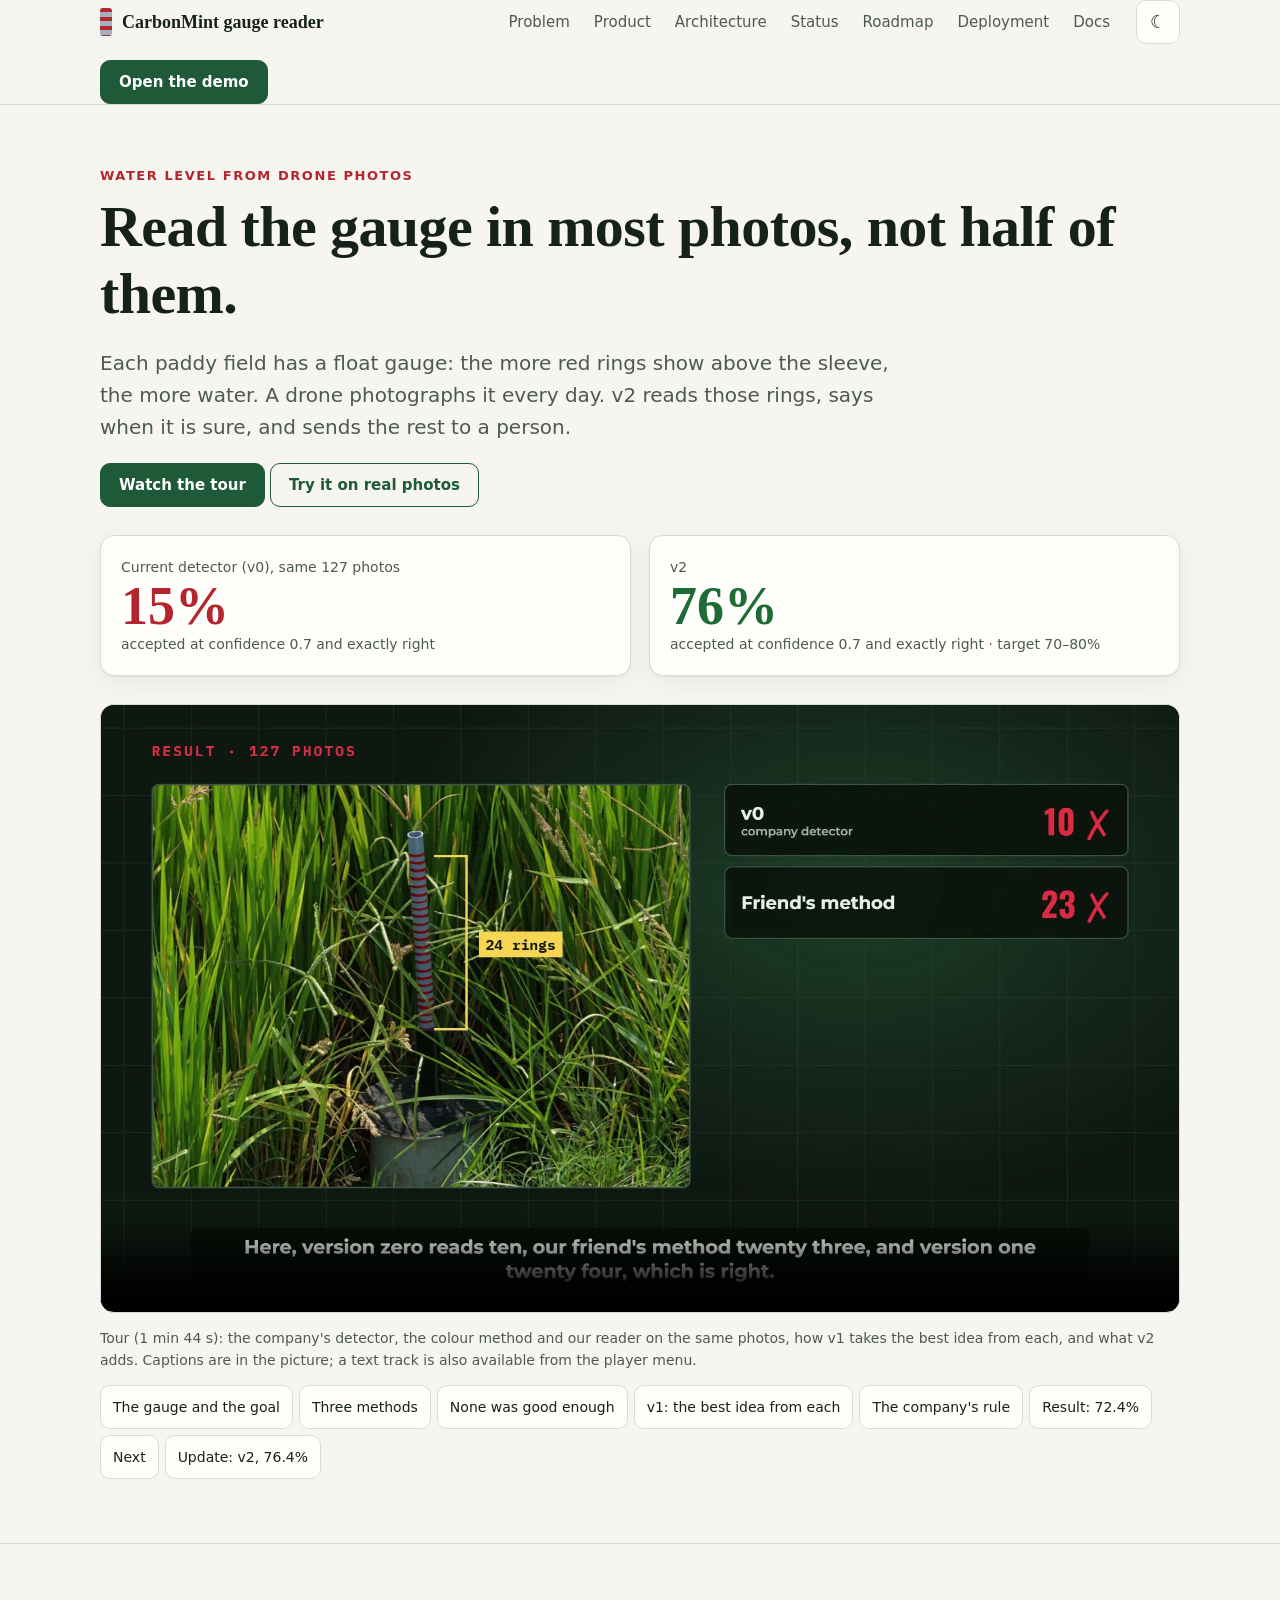
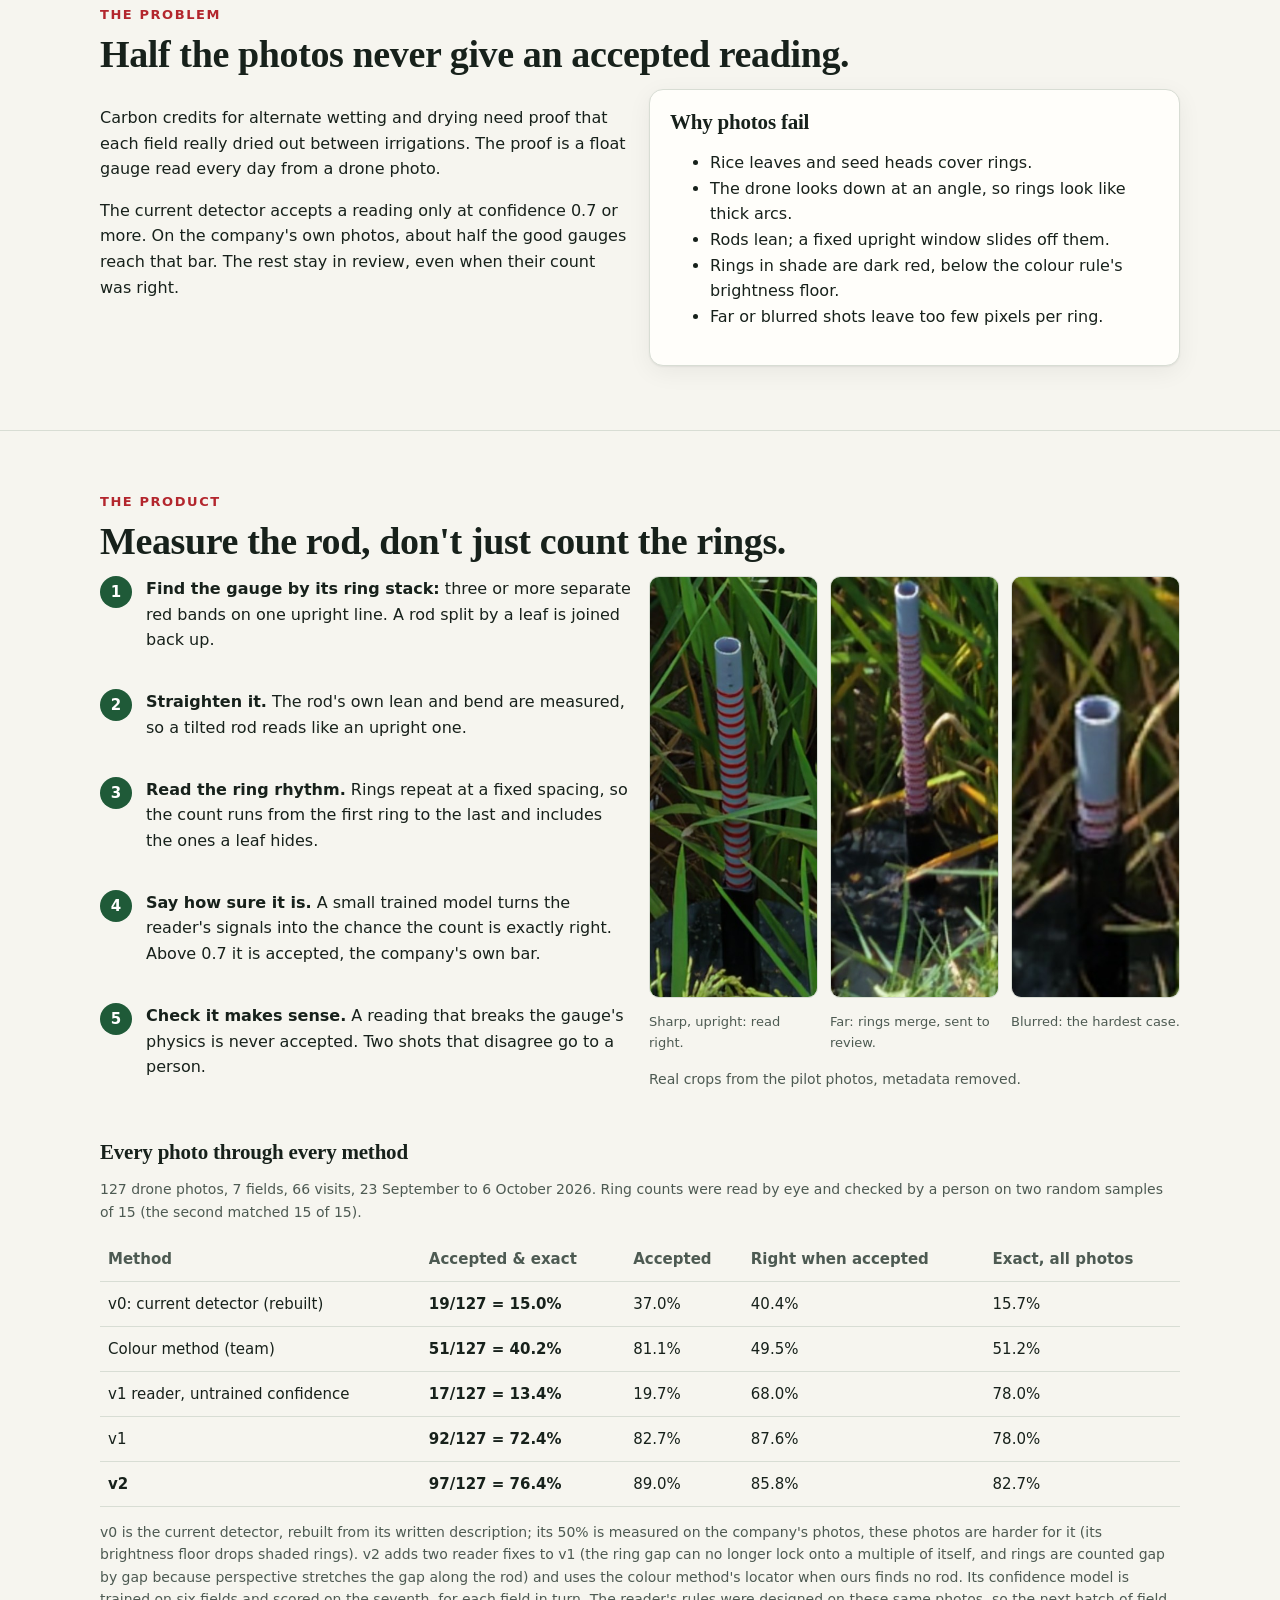
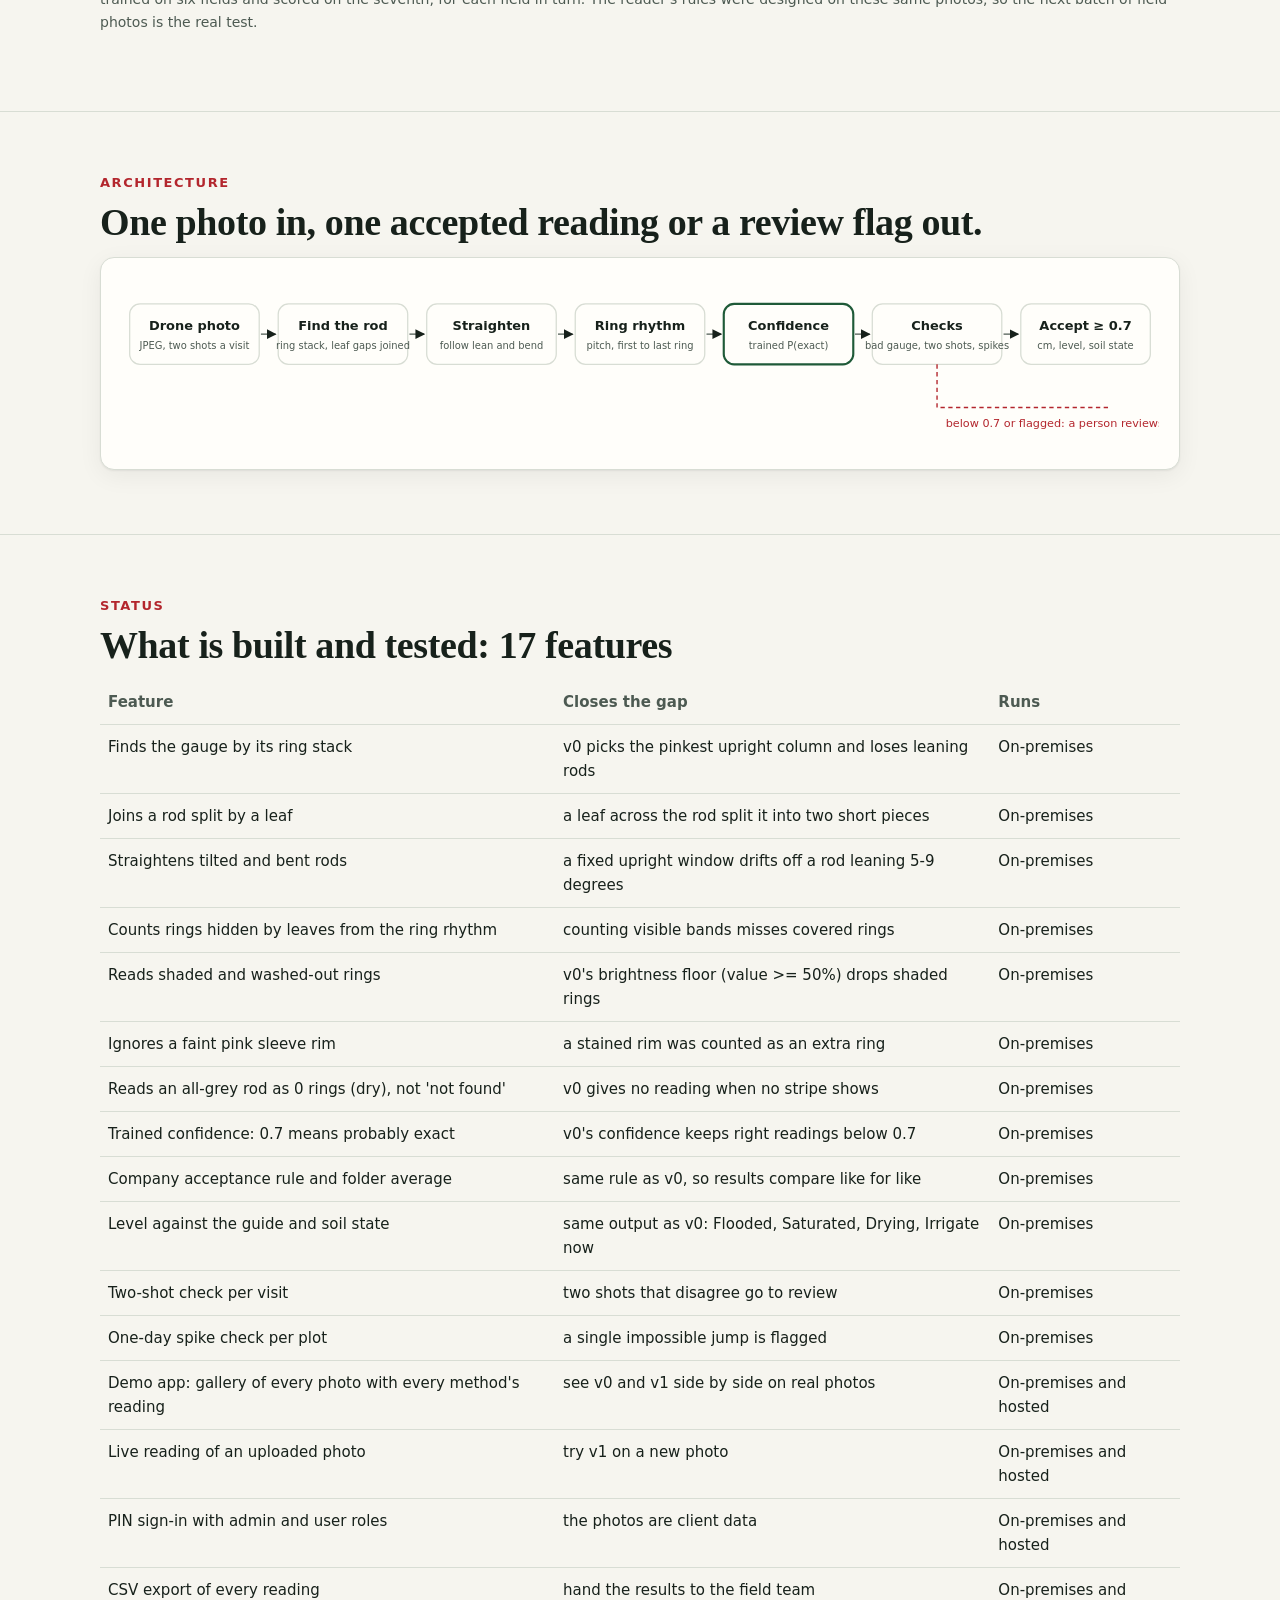
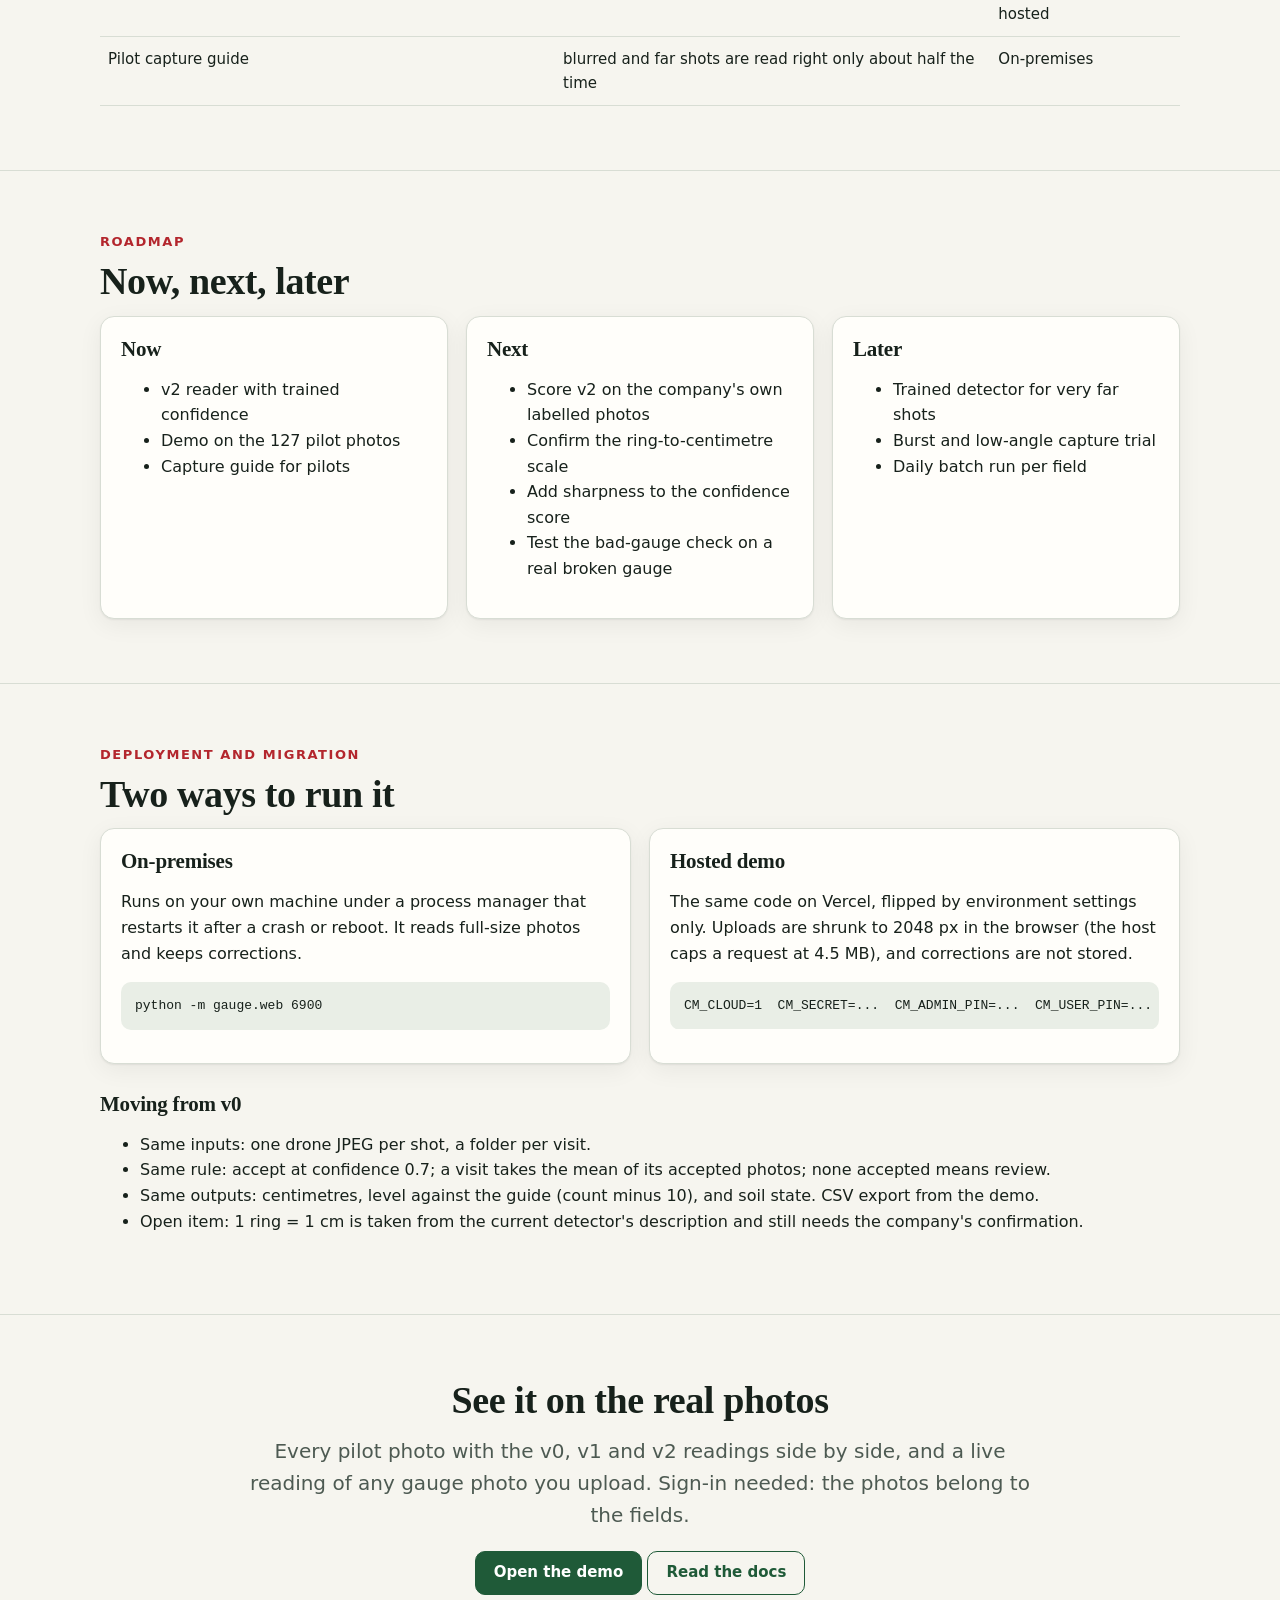
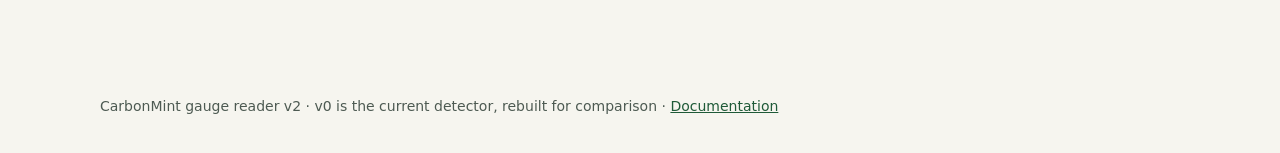
==== commit 41b67f10: "v2: shortest strong ring gap, gap-by-gap count, teammate locator fallback (72.4% -> 76.4%) Every ide" ====
--- a/public/index.html
+++ b/public/index.html
@@ -3,7 +3,7 @@
 <head>
 <meta charset="utf-8"><meta name="viewport" content="width=device-width,initial-scale=1">
 <title>CarbonMint gauge reader</title>
-<meta name="description" content="Reads the water level from drone photos of AWD field gauges. v1 is accepted and exact on 72% of photos, against 15% for the current detector on the same photos.">
+<meta name="description" content="Reads the water level from drone photos of AWD field gauges. v2 is accepted and exact on 76% of photos, against 15% for the current detector on the same photos.">
 <link rel="icon" href="data:image/svg+xml,%3Csvg xmlns='http://www.w3.org/2000/svg' viewBox='0 0 16 16'%3E%3Crect x='5' y='0' width='6' height='16' rx='2' fill='%23b3262d'/%3E%3C/svg%3E">
 <script>(function(){try{var t=localStorage.getItem("cm-theme");if(t==="light"||t==="dark")document.documentElement.setAttribute("data-theme",t)}catch(e){}})();
 function cmToggleTheme(){var r=document.documentElement,cur=r.getAttribute("data-theme")||(matchMedia("(prefers-color-scheme: dark)").matches?"dark":"light"),nx=cur==="dark"?"light":"dark";r.setAttribute("data-theme",nx);try{localStorage.setItem("cm-theme",nx)}catch(e){}cmThemeLabel()}
@@ -60,11 +60,11 @@
 <section id="hero"><div class="wrap">
  <div class="eyebrow">Water level from drone photos</div>
  <h1>Read the gauge in most photos, not half of them.</h1>
- <p class="lede">Each paddy field has a float gauge: the more red rings show above the sleeve, the more water. A drone photographs it every day. v1 reads those rings, says when it is sure, and sends the rest to a person.</p>
+ <p class="lede">Each paddy field has a float gauge: the more red rings show above the sleeve, the more water. A drone photographs it every day. v2 reads those rings, says when it is sure, and sends the rest to a person.</p>
  <p><a class="btn" href="#tour" id="watch">Watch the tour</a> <a class="btn ghost" data-app href="app.html">Try it on real photos</a></p>
  <div class="grid g2" style="margin:28px 0 8px">
   <div class="card"><div class="small">Current detector (v0), same 127 photos</div><div class="stat v0">15%</div><div class="small">accepted at confidence 0.7 and exactly right</div></div>
-  <div class="card"><div class="small">v1</div><div class="stat v1">72%</div><div class="small">accepted at confidence 0.7 and exactly right &middot; target 70&ndash;80%</div></div>
+  <div class="card"><div class="small">v2</div><div class="stat v1">76%</div><div class="small">accepted at confidence 0.7 and exactly right &middot; target 70&ndash;80%</div></div>
  </div>
  <div id="tour" style="margin-top:28px">
   <div class="player"><video id="tourvid" controls preload="metadata" playsinline poster="media/explainer-poster.jpg" width="1920" height="1080">
@@ -72,8 +72,8 @@
    <track kind="captions" src="media/explainer.captions.vtt" srclang="en" label="English">
    <track kind="chapters" src="media/explainer.chapters.vtt" srclang="en" label="Chapters">
   </video></div>
-  <p class="small">90-second tour: the company's detector, the colour method and our reader on the same photos, and how v1 takes the best idea from each. Captions are in the picture; a text track is also available from the player menu.</p>
-  <ol class="chapters" id="chapters"><li><button type="button" data-t="0">The gauge and the goal</button></li><li><button type="button" data-t="10.6">Three methods</button></li><li><button type="button" data-t="28.1">None was good enough</button></li><li><button type="button" data-t="38.3">v1: the best idea from each</button></li><li><button type="button" data-t="53.0">The company&#x27;s rule</button></li><li><button type="button" data-t="66.0">Result: 72.4%</button></li><li><button type="button" data-t="81.6">Next</button></li></ol>
+  <p class="small">Tour (1 min 44 s): the company's detector, the colour method and our reader on the same photos, how v1 takes the best idea from each, and what v2 adds. Captions are in the picture; a text track is also available from the player menu.</p>
+  <ol class="chapters" id="chapters"><li><button type="button" data-t="0">The gauge and the goal</button></li><li><button type="button" data-t="10.6">Three methods</button></li><li><button type="button" data-t="28.1">None was good enough</button></li><li><button type="button" data-t="38.3">v1: the best idea from each</button></li><li><button type="button" data-t="53.0">The company&#x27;s rule</button></li><li><button type="button" data-t="66.0">Result: 72.4%</button></li><li><button type="button" data-t="81.6">Next</button></li><li><button type="button" data-t="90.0">Update: v2, 76.4%</button></li></ol>
  </div>
 </div></section>
 
@@ -111,8 +111,8 @@
  </div>
  <h3 style="margin-top:36px">Every photo through every method</h3>
  <p class="small">127 drone photos, 7 fields, 66 visits, 23 September to 6 October 2026. Ring counts were read by eye and checked by a person on two random samples of 15 (the second matched 15 of 15).</p>
- <div class="scroll"><table class="table"><thead><tr><th>Method</th><th>Accepted &amp; exact</th><th>Accepted</th><th>Right when accepted</th><th>Exact, all photos</th></tr></thead><tbody><tr><td>v0: current detector (rebuilt)</td><td><b>19/127 = 15.0%</b></td><td>37.0%</td><td>40.4%</td><td>15.7%</td></tr><tr><td>Colour method (team)</td><td><b>51/127 = 40.2%</b></td><td>81.1%</td><td>49.5%</td><td>51.2%</td></tr><tr><td>v1 reader, untrained confidence</td><td><b>17/127 = 13.4%</b></td><td>19.7%</td><td>68.0%</td><td>78.0%</td></tr><tr><td><b>v1</b></td><td><b>92/127 = 72.4%</b></td><td>82.7%</td><td>87.6%</td><td>78.0%</td></tr></tbody></table></div>
- <p class="small">v0 is the current detector, rebuilt from its written description; its 50% is measured on the company's photos, these photos are harder for it (its brightness floor drops shaded rings). v1's confidence model is trained on six fields and scored on the seventh, for each field in turn. The reader's rules were designed on these same photos, so the next batch of field photos is the real test.</p>
+ <div class="scroll"><table class="table"><thead><tr><th>Method</th><th>Accepted &amp; exact</th><th>Accepted</th><th>Right when accepted</th><th>Exact, all photos</th></tr></thead><tbody><tr><td>v0: current detector (rebuilt)</td><td><b>19/127 = 15.0%</b></td><td>37.0%</td><td>40.4%</td><td>15.7%</td></tr><tr><td>Colour method (team)</td><td><b>51/127 = 40.2%</b></td><td>81.1%</td><td>49.5%</td><td>51.2%</td></tr><tr><td>v1 reader, untrained confidence</td><td><b>17/127 = 13.4%</b></td><td>19.7%</td><td>68.0%</td><td>78.0%</td></tr><tr><td>v1</td><td><b>92/127 = 72.4%</b></td><td>82.7%</td><td>87.6%</td><td>78.0%</td></tr><tr><td><b>v2</b></td><td><b>97/127 = 76.4%</b></td><td>89.0%</td><td>85.8%</td><td>82.7%</td></tr></tbody></table></div>
+ <p class="small">v0 is the current detector, rebuilt from its written description; its 50% is measured on the company's photos, these photos are harder for it (its brightness floor drops shaded rings). v2 adds two reader fixes to v1 (the ring gap can no longer lock onto a multiple of itself, and rings are counted gap by gap because perspective stretches the gap along the rod) and uses the colour method's locator when ours finds no rod. Its confidence model is trained on six fields and scored on the seventh, for each field in turn. The reader's rules were designed on these same photos, so the next batch of field photos is the real test.</p>
 </div></section>
 
 <section id="architecture"><div class="wrap">
@@ -131,8 +131,8 @@
  <div class="eyebrow">Roadmap</div>
  <h2>Now, next, later</h2>
  <div class="grid g3">
-  <div class="card"><h3>Now</h3><ul><li>v1 reader with trained confidence</li><li>Demo on the 127 pilot photos</li><li>Capture guide for pilots</li></ul></div>
-  <div class="card"><h3>Next</h3><ul><li>Score v1 on the company's own labelled photos</li><li>Confirm the ring-to-centimetre scale</li><li>Add sharpness to the confidence score</li><li>Test the bad-gauge check on a real broken gauge</li></ul></div>
+  <div class="card"><h3>Now</h3><ul><li>v2 reader with trained confidence</li><li>Demo on the 127 pilot photos</li><li>Capture guide for pilots</li></ul></div>
+  <div class="card"><h3>Next</h3><ul><li>Score v2 on the company's own labelled photos</li><li>Confirm the ring-to-centimetre scale</li><li>Add sharpness to the confidence score</li><li>Test the bad-gauge check on a real broken gauge</li></ul></div>
   <div class="card"><h3>Later</h3><ul><li>Trained detector for very far shots</li><li>Burst and low-angle capture trial</li><li>Daily batch run per field</li></ul></div>
  </div>
 </div></section>
@@ -150,11 +150,11 @@
 
 <section id="demo"><div class="wrap" style="text-align:center">
  <h2>See it on the real photos</h2>
- <p class="lede" style="margin:0 auto 20px">Every pilot photo with v0's and v1's reading side by side, and a live reading of any gauge photo you upload. Sign-in needed: the photos belong to the fields.</p>
+ <p class="lede" style="margin:0 auto 20px">Every pilot photo with the v0, v1 and v2 readings side by side, and a live reading of any gauge photo you upload. Sign-in needed: the photos belong to the fields.</p>
  <a class="btn" data-app href="app.html">Open the demo</a> <a class="btn ghost" href="documentation.html">Read the docs</a>
 </div></section>
 </main>
-<footer><div class="wrap">CarbonMint gauge reader v1 &middot; v0 is the current detector, rebuilt for comparison &middot; <a href="documentation.html">Documentation</a></div></footer>
+<footer><div class="wrap">CarbonMint gauge reader v2 &middot; v0 is the current detector, rebuilt for comparison &middot; <a href="documentation.html">Documentation</a></div></footer>
 <script>
 window.CM_APP_URL="https://carbonmint-gauge-app.vercel.app/app.html";
 (function(){var v=document.getElementById("tourvid"),items=[].slice.call(document.querySelectorAll("#chapters button"));
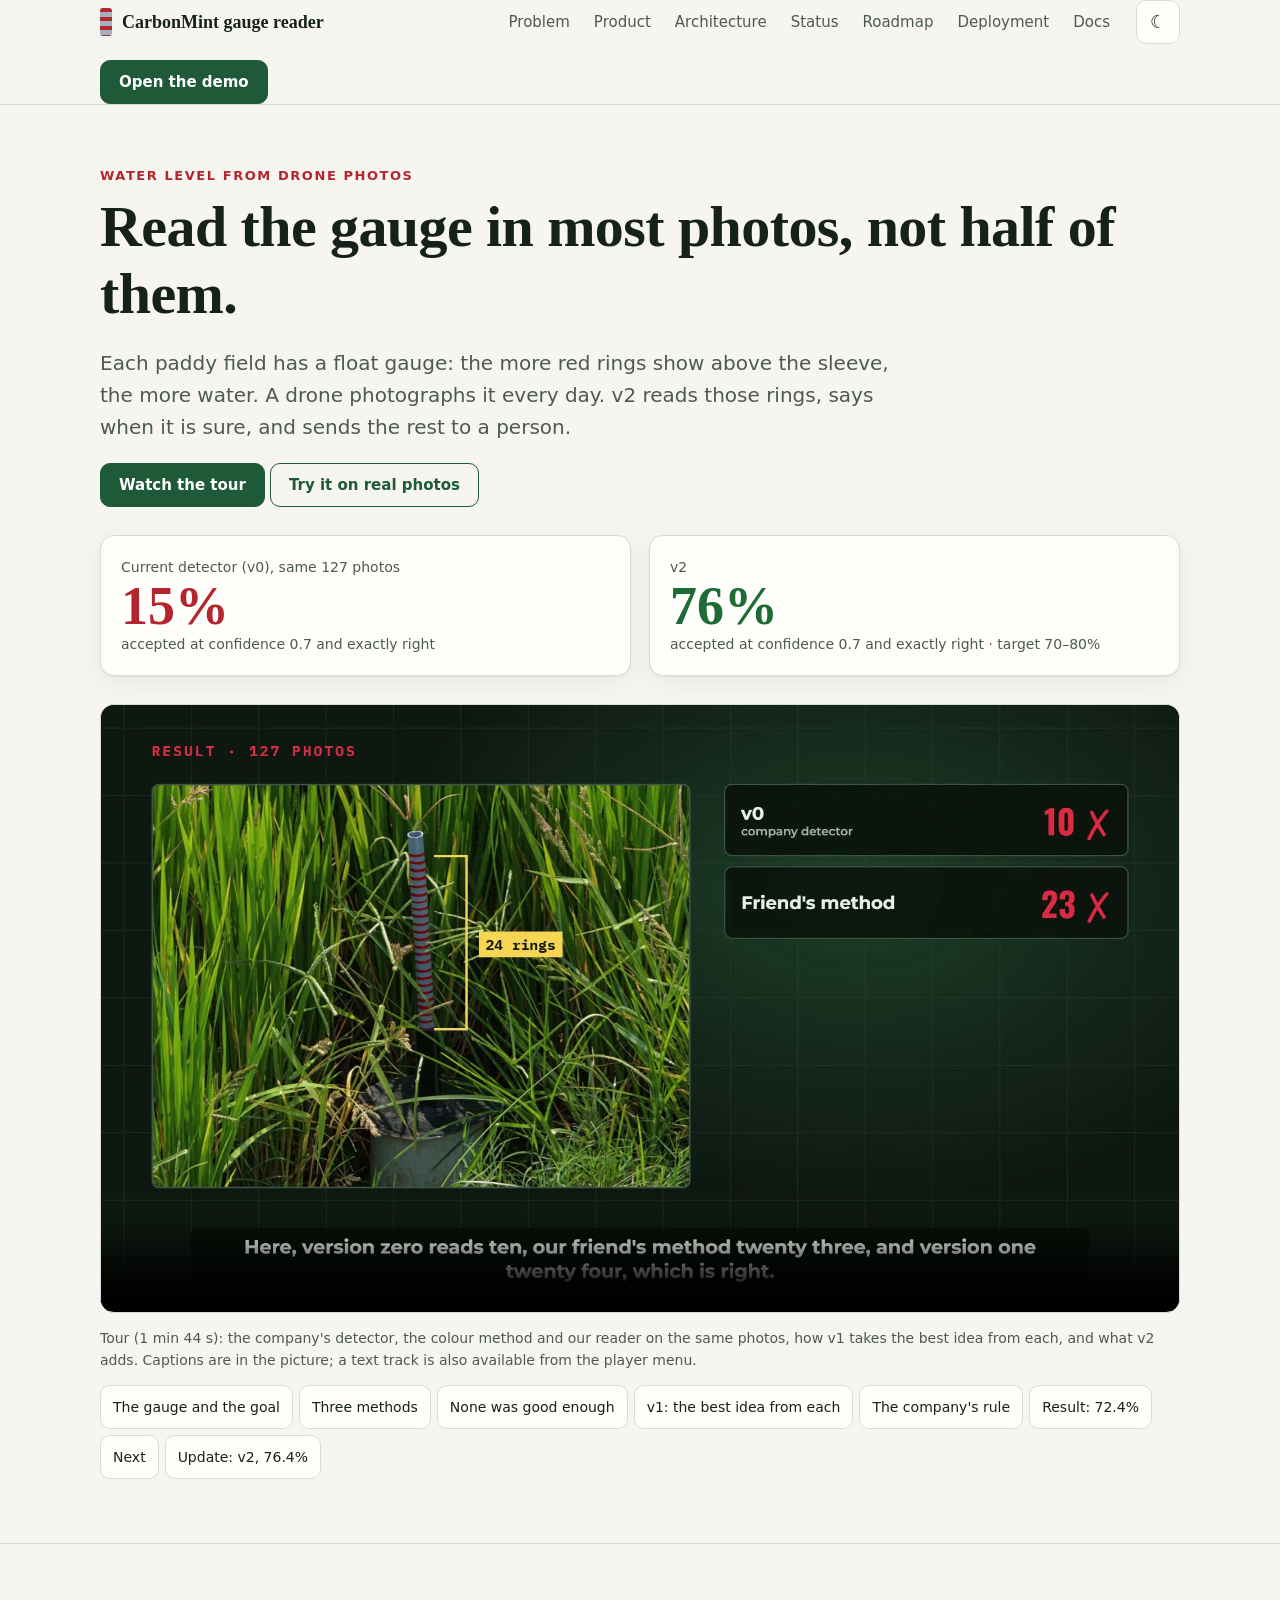
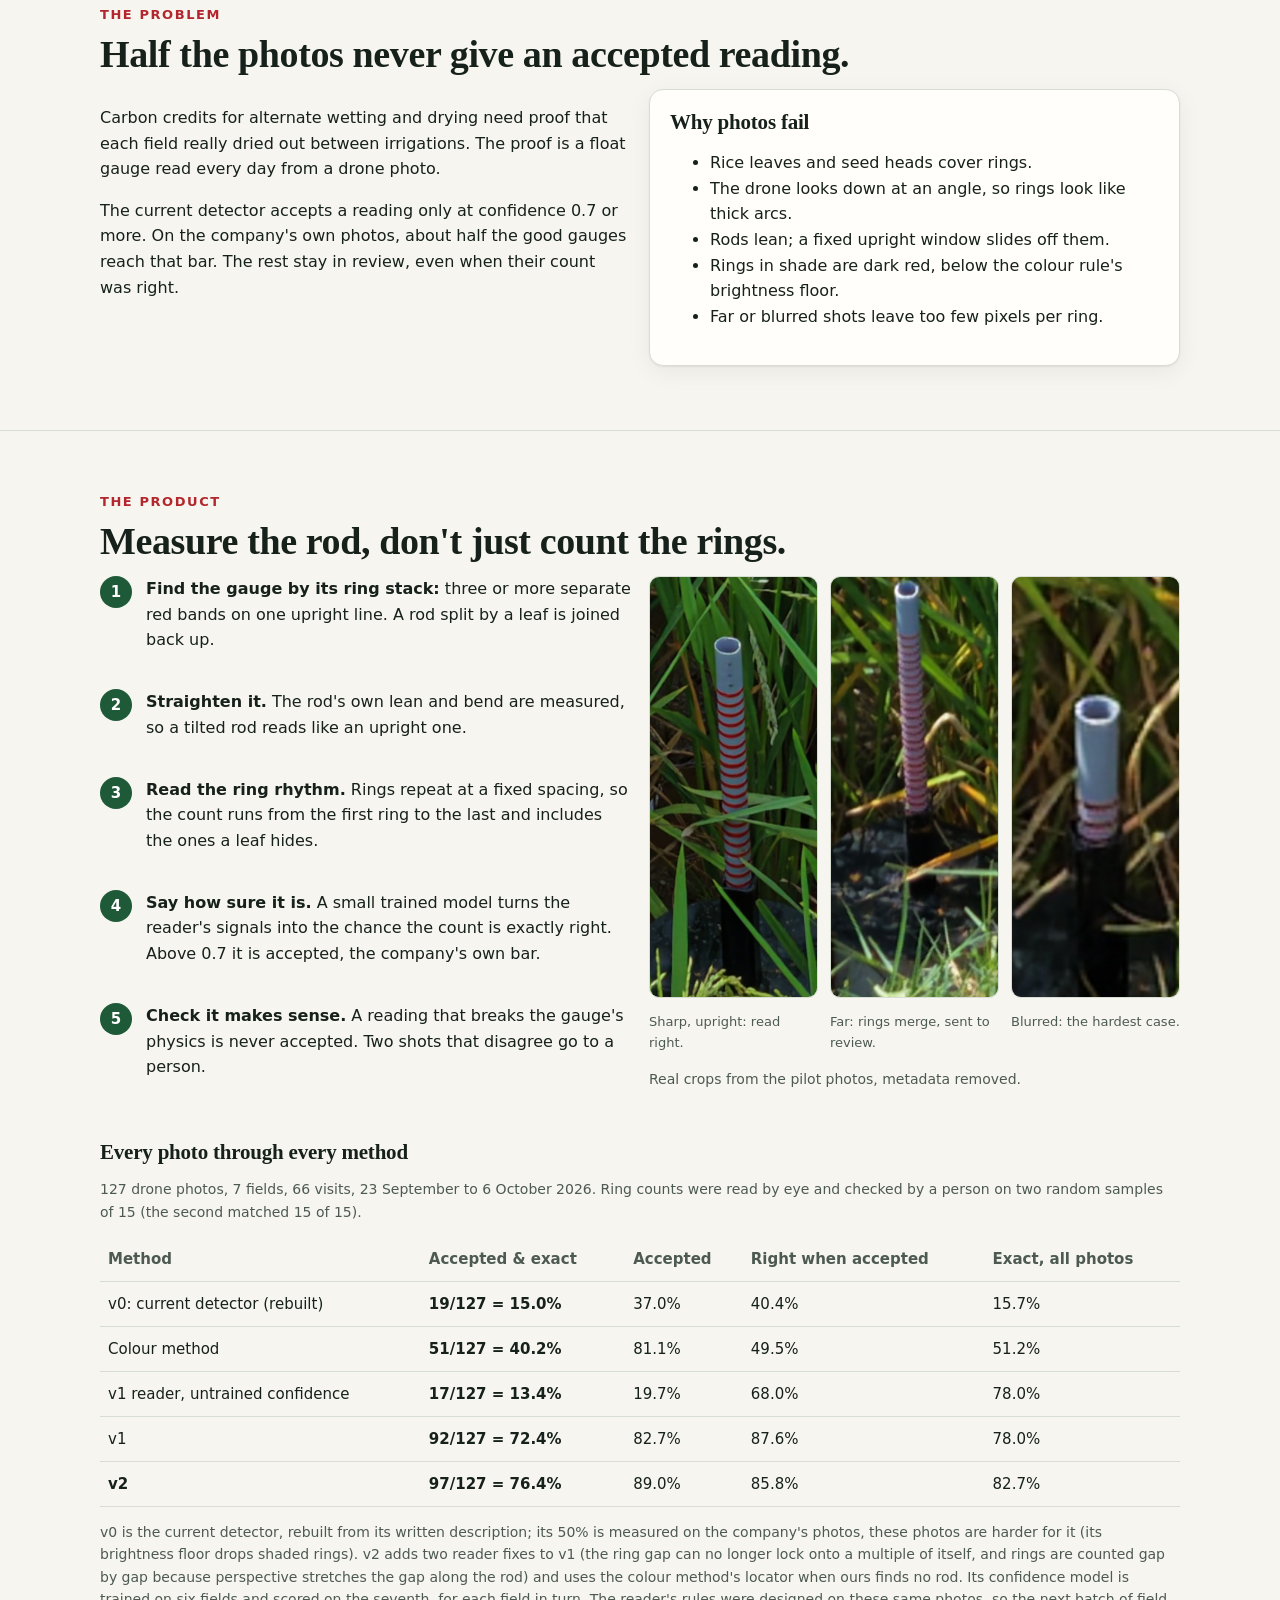
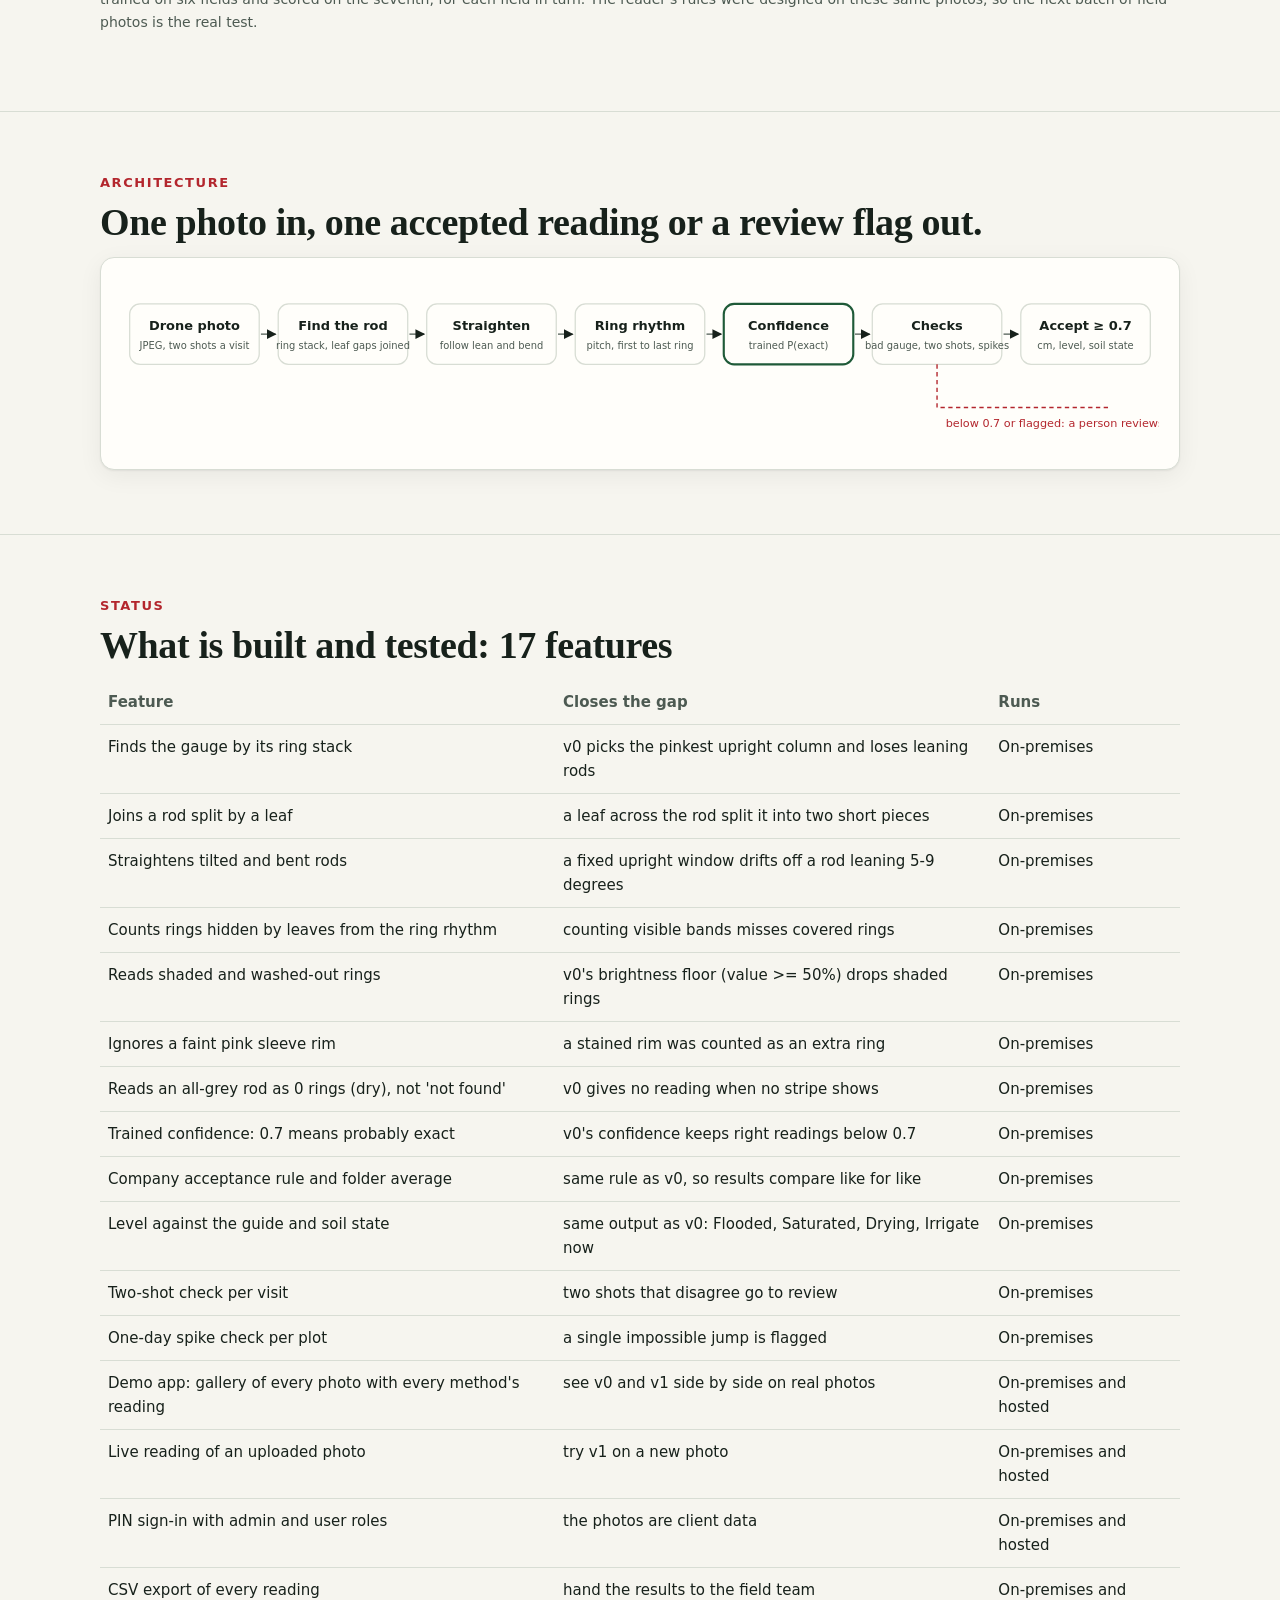
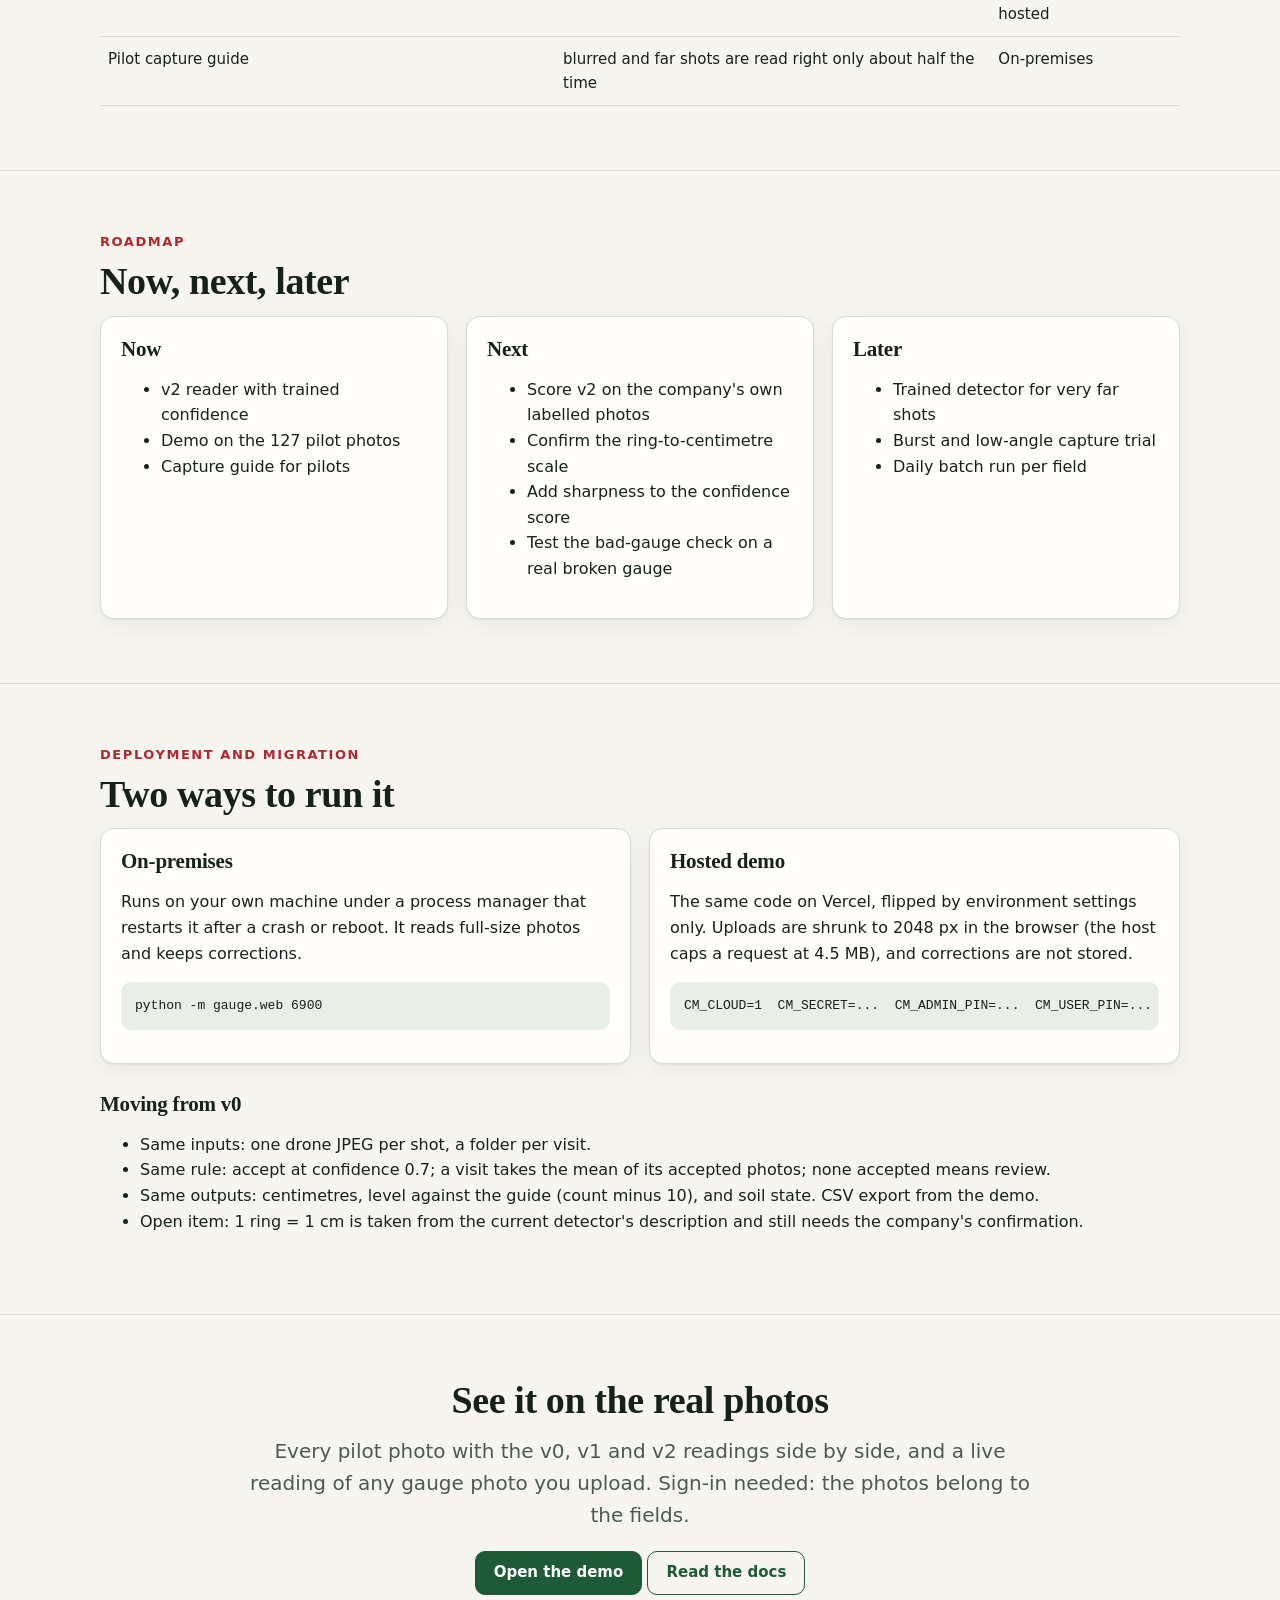
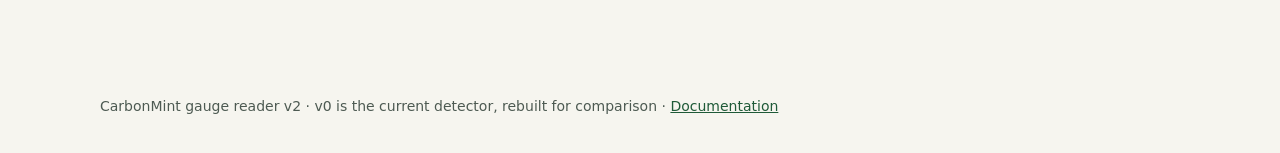
==== commit 9289b17a: "Name the colour method as ours everywhere (site, app, docs, comparison, tour video) Co-Authored-By: " ====
--- a/public/index.html
+++ b/public/index.html
@@ -111,7 +111,7 @@
  </div>
  <h3 style="margin-top:36px">Every photo through every method</h3>
  <p class="small">127 drone photos, 7 fields, 66 visits, 23 September to 6 October 2026. Ring counts were read by eye and checked by a person on two random samples of 15 (the second matched 15 of 15).</p>
- <div class="scroll"><table class="table"><thead><tr><th>Method</th><th>Accepted &amp; exact</th><th>Accepted</th><th>Right when accepted</th><th>Exact, all photos</th></tr></thead><tbody><tr><td>v0: current detector (rebuilt)</td><td><b>19/127 = 15.0%</b></td><td>37.0%</td><td>40.4%</td><td>15.7%</td></tr><tr><td>Colour method (team)</td><td><b>51/127 = 40.2%</b></td><td>81.1%</td><td>49.5%</td><td>51.2%</td></tr><tr><td>v1 reader, untrained confidence</td><td><b>17/127 = 13.4%</b></td><td>19.7%</td><td>68.0%</td><td>78.0%</td></tr><tr><td>v1</td><td><b>92/127 = 72.4%</b></td><td>82.7%</td><td>87.6%</td><td>78.0%</td></tr><tr><td><b>v2</b></td><td><b>97/127 = 76.4%</b></td><td>89.0%</td><td>85.8%</td><td>82.7%</td></tr></tbody></table></div>
+ <div class="scroll"><table class="table"><thead><tr><th>Method</th><th>Accepted &amp; exact</th><th>Accepted</th><th>Right when accepted</th><th>Exact, all photos</th></tr></thead><tbody><tr><td>v0: current detector (rebuilt)</td><td><b>19/127 = 15.0%</b></td><td>37.0%</td><td>40.4%</td><td>15.7%</td></tr><tr><td>Colour method</td><td><b>51/127 = 40.2%</b></td><td>81.1%</td><td>49.5%</td><td>51.2%</td></tr><tr><td>v1 reader, untrained confidence</td><td><b>17/127 = 13.4%</b></td><td>19.7%</td><td>68.0%</td><td>78.0%</td></tr><tr><td>v1</td><td><b>92/127 = 72.4%</b></td><td>82.7%</td><td>87.6%</td><td>78.0%</td></tr><tr><td><b>v2</b></td><td><b>97/127 = 76.4%</b></td><td>89.0%</td><td>85.8%</td><td>82.7%</td></tr></tbody></table></div>
  <p class="small">v0 is the current detector, rebuilt from its written description; its 50% is measured on the company's photos, these photos are harder for it (its brightness floor drops shaded rings). v2 adds two reader fixes to v1 (the ring gap can no longer lock onto a multiple of itself, and rings are counted gap by gap because perspective stretches the gap along the rod) and uses the colour method's locator when ours finds no rod. Its confidence model is trained on six fields and scored on the seventh, for each field in turn. The reader's rules were designed on these same photos, so the next batch of field photos is the real test.</p>
 </div></section>
 
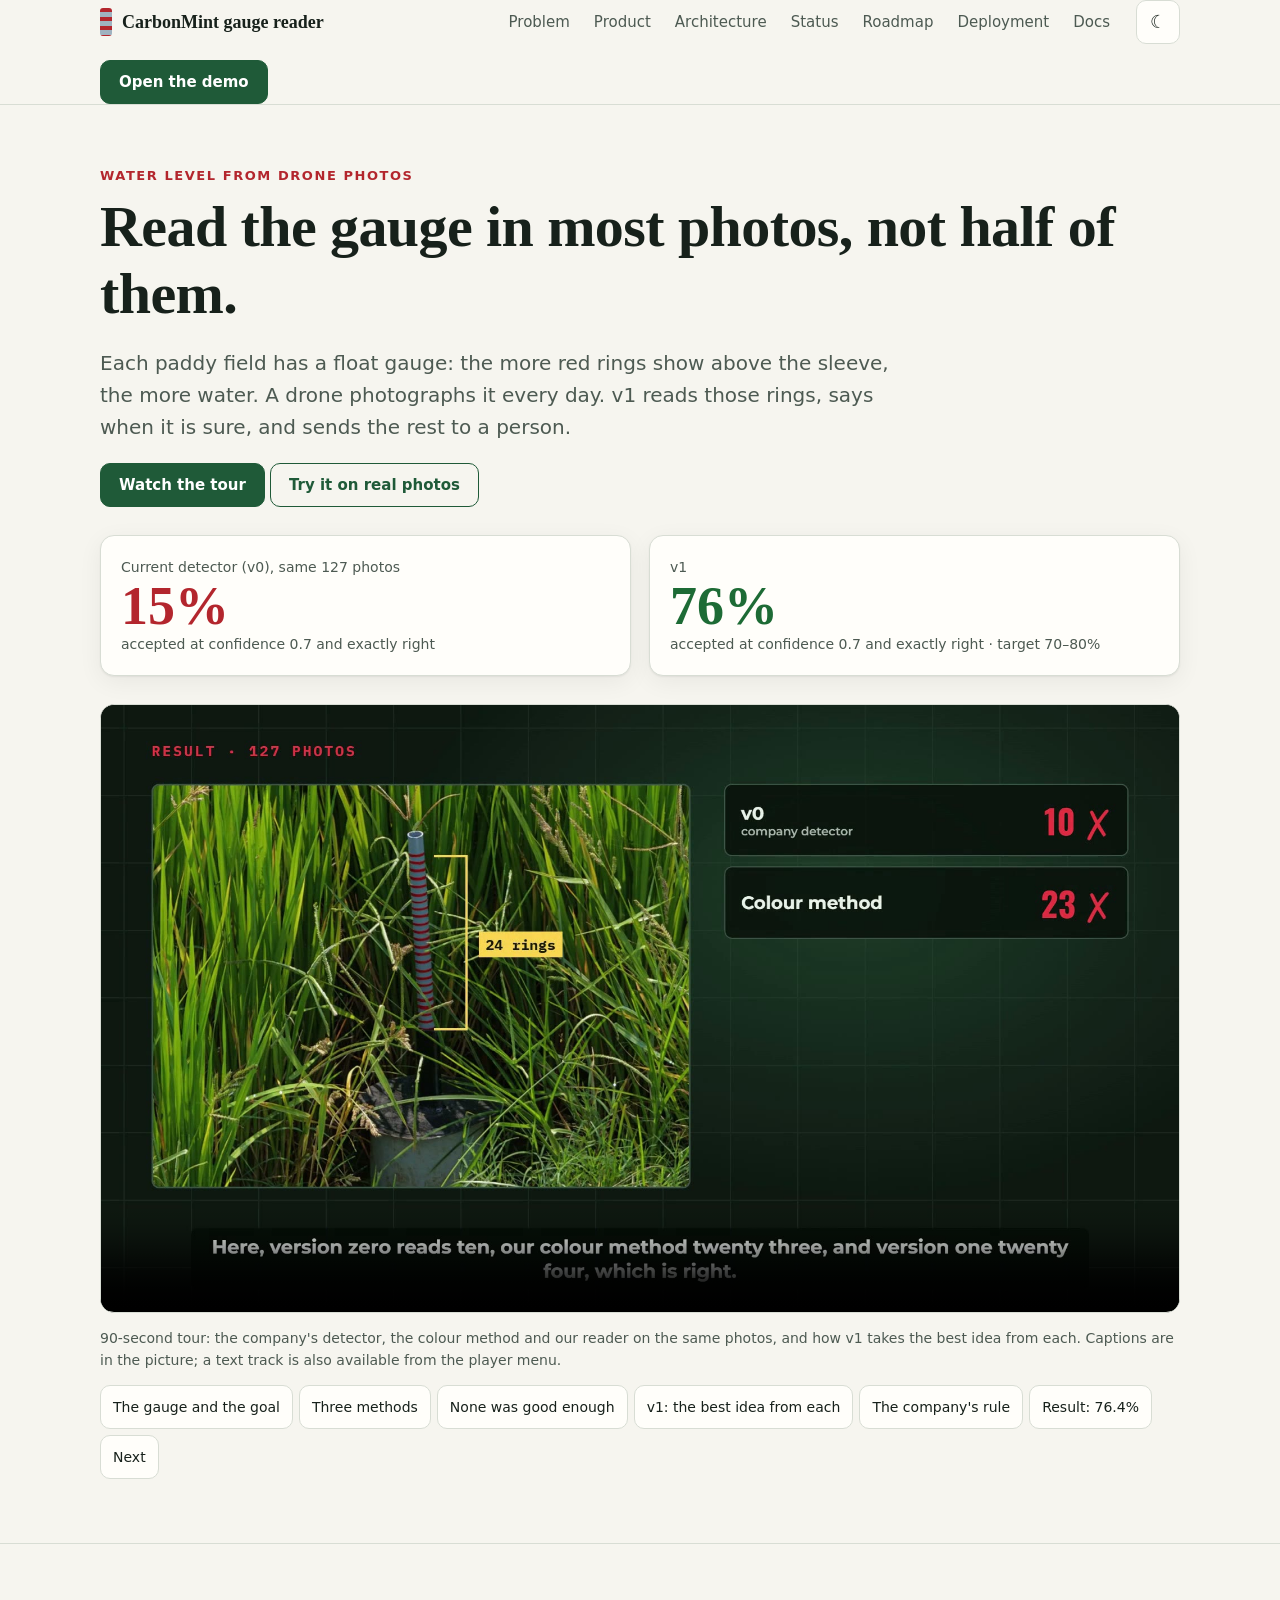
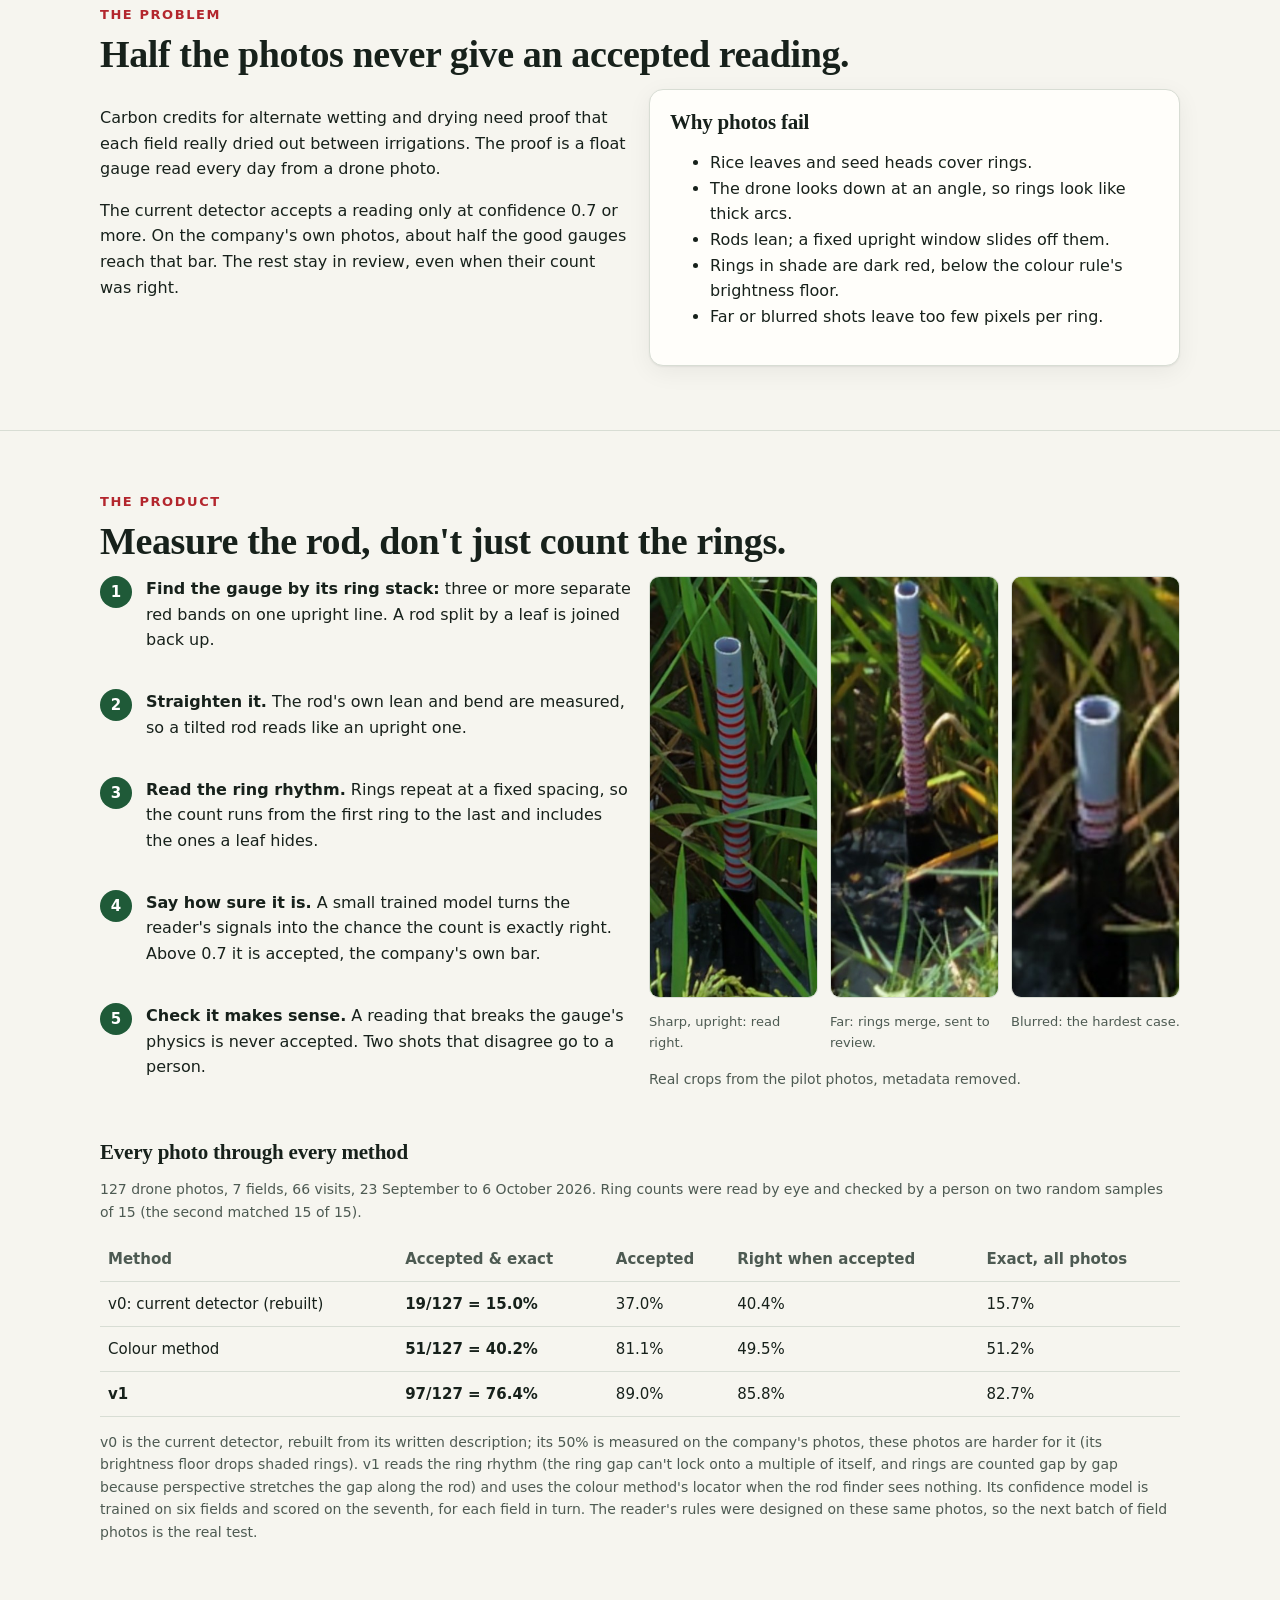
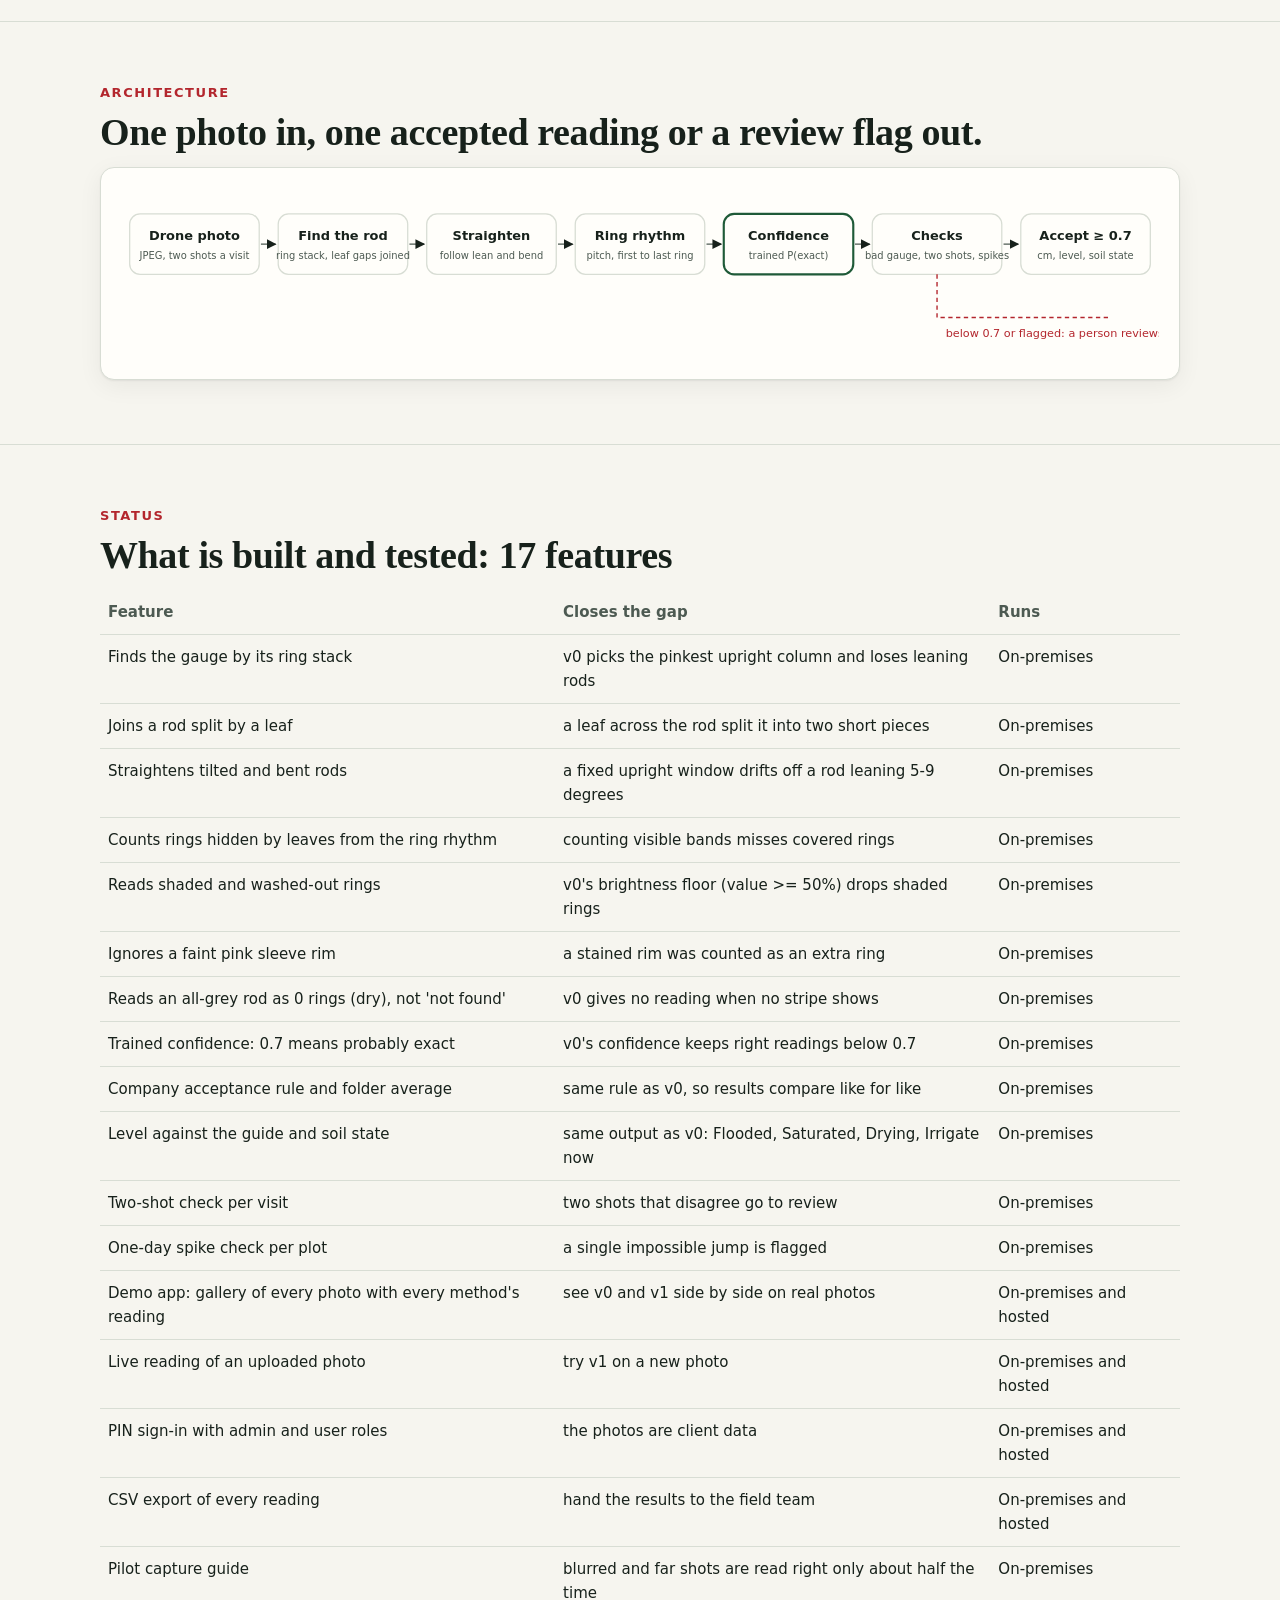
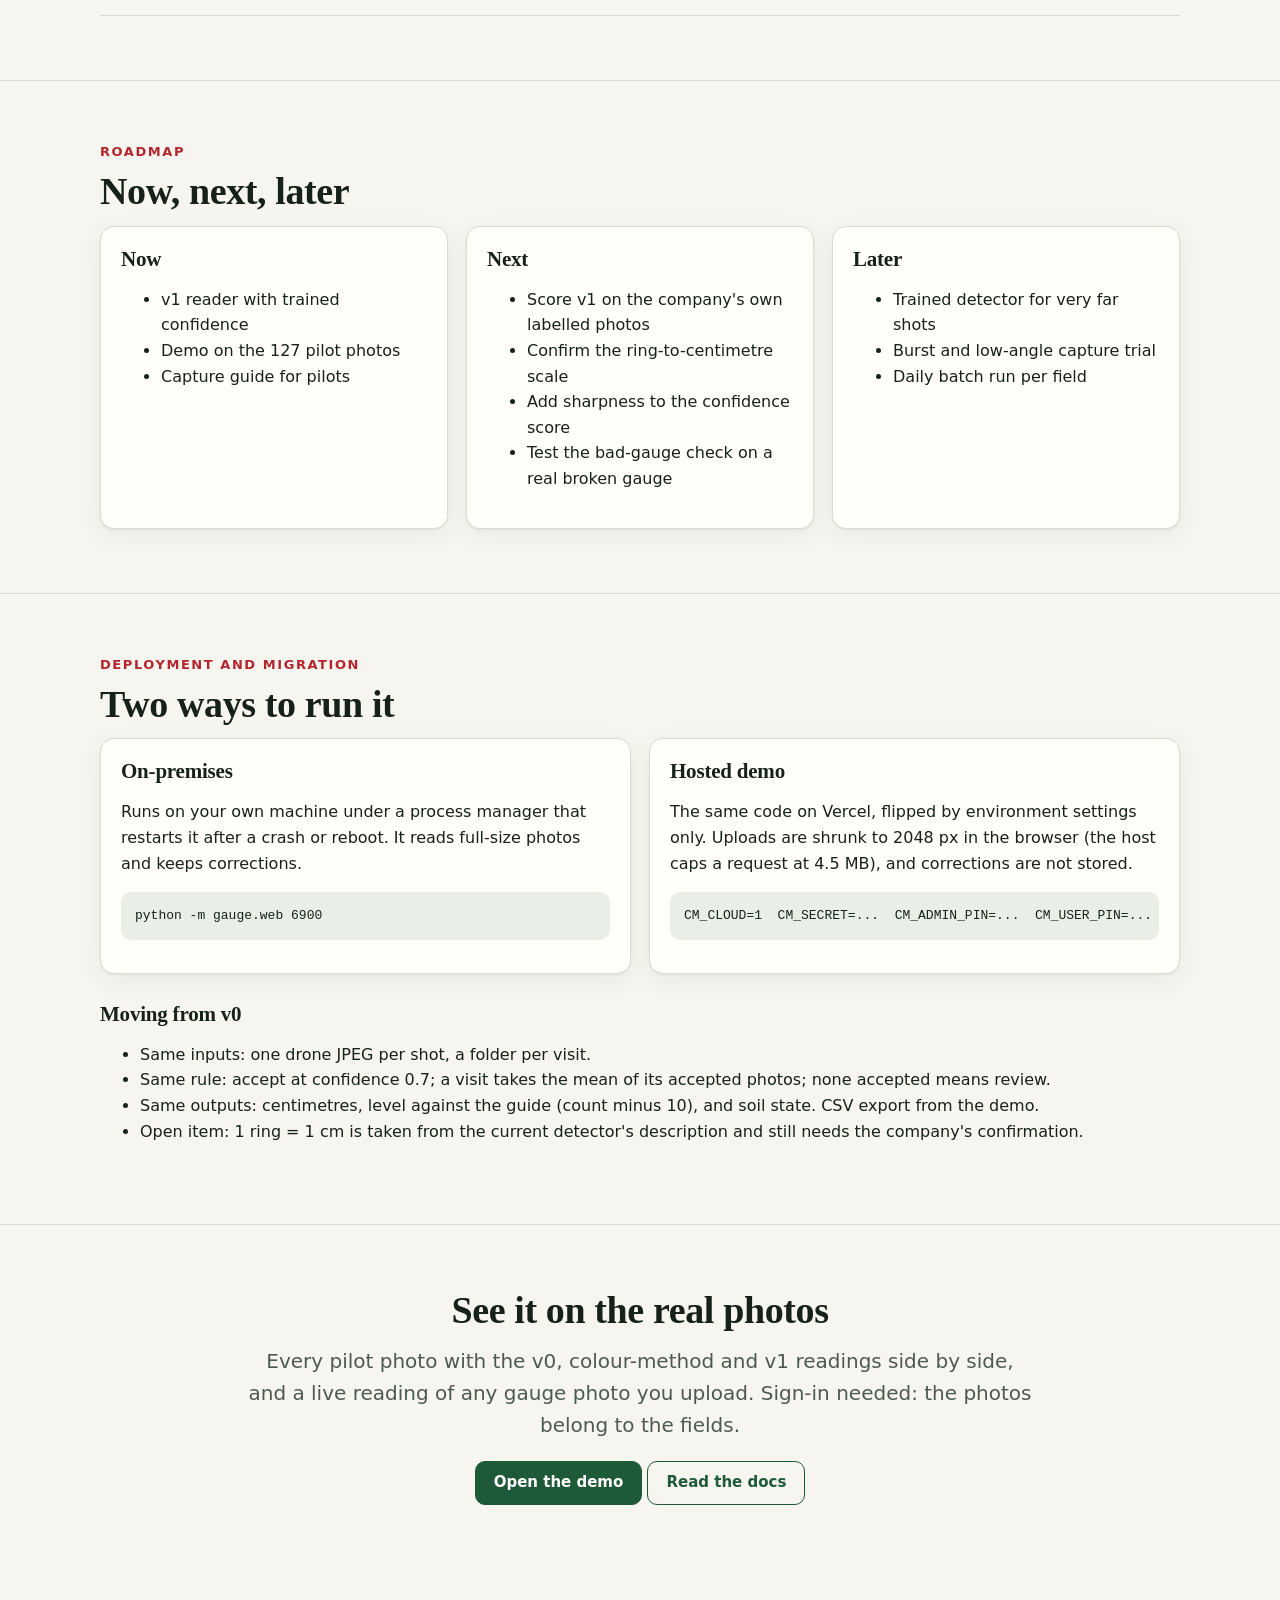
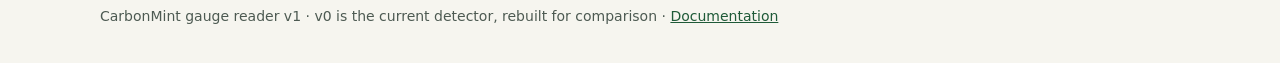
==== commit 70fedfe8: "Show the current reader as v1 on the site, app and tour video (earlier draft no longer shown) Co-Aut" ====
--- a/public/index.html
+++ b/public/index.html
@@ -3,7 +3,7 @@
 <head>
 <meta charset="utf-8"><meta name="viewport" content="width=device-width,initial-scale=1">
 <title>CarbonMint gauge reader</title>
-<meta name="description" content="Reads the water level from drone photos of AWD field gauges. v2 is accepted and exact on 76% of photos, against 15% for the current detector on the same photos.">
+<meta name="description" content="Reads the water level from drone photos of AWD field gauges. v1 is accepted and exact on 76% of photos, against 15% for the current detector on the same photos.">
 <link rel="icon" href="data:image/svg+xml,%3Csvg xmlns='http://www.w3.org/2000/svg' viewBox='0 0 16 16'%3E%3Crect x='5' y='0' width='6' height='16' rx='2' fill='%23b3262d'/%3E%3C/svg%3E">
 <script>(function(){try{var t=localStorage.getItem("cm-theme");if(t==="light"||t==="dark")document.documentElement.setAttribute("data-theme",t)}catch(e){}})();
 function cmToggleTheme(){var r=document.documentElement,cur=r.getAttribute("data-theme")||(matchMedia("(prefers-color-scheme: dark)").matches?"dark":"light"),nx=cur==="dark"?"light":"dark";r.setAttribute("data-theme",nx);try{localStorage.setItem("cm-theme",nx)}catch(e){}cmThemeLabel()}
@@ -60,11 +60,11 @@
 <section id="hero"><div class="wrap">
  <div class="eyebrow">Water level from drone photos</div>
  <h1>Read the gauge in most photos, not half of them.</h1>
- <p class="lede">Each paddy field has a float gauge: the more red rings show above the sleeve, the more water. A drone photographs it every day. v2 reads those rings, says when it is sure, and sends the rest to a person.</p>
+ <p class="lede">Each paddy field has a float gauge: the more red rings show above the sleeve, the more water. A drone photographs it every day. v1 reads those rings, says when it is sure, and sends the rest to a person.</p>
  <p><a class="btn" href="#tour" id="watch">Watch the tour</a> <a class="btn ghost" data-app href="app.html">Try it on real photos</a></p>
  <div class="grid g2" style="margin:28px 0 8px">
   <div class="card"><div class="small">Current detector (v0), same 127 photos</div><div class="stat v0">15%</div><div class="small">accepted at confidence 0.7 and exactly right</div></div>
-  <div class="card"><div class="small">v2</div><div class="stat v1">76%</div><div class="small">accepted at confidence 0.7 and exactly right &middot; target 70&ndash;80%</div></div>
+  <div class="card"><div class="small">v1</div><div class="stat v1">76%</div><div class="small">accepted at confidence 0.7 and exactly right &middot; target 70&ndash;80%</div></div>
  </div>
  <div id="tour" style="margin-top:28px">
   <div class="player"><video id="tourvid" controls preload="metadata" playsinline poster="media/explainer-poster.jpg" width="1920" height="1080">
@@ -72,8 +72,8 @@
    <track kind="captions" src="media/explainer.captions.vtt" srclang="en" label="English">
    <track kind="chapters" src="media/explainer.chapters.vtt" srclang="en" label="Chapters">
   </video></div>
-  <p class="small">Tour (1 min 44 s): the company's detector, the colour method and our reader on the same photos, how v1 takes the best idea from each, and what v2 adds. Captions are in the picture; a text track is also available from the player menu.</p>
-  <ol class="chapters" id="chapters"><li><button type="button" data-t="0">The gauge and the goal</button></li><li><button type="button" data-t="10.6">Three methods</button></li><li><button type="button" data-t="28.1">None was good enough</button></li><li><button type="button" data-t="38.3">v1: the best idea from each</button></li><li><button type="button" data-t="53.0">The company&#x27;s rule</button></li><li><button type="button" data-t="66.0">Result: 72.4%</button></li><li><button type="button" data-t="81.6">Next</button></li><li><button type="button" data-t="90.0">Update: v2, 76.4%</button></li></ol>
+  <p class="small">90-second tour: the company's detector, the colour method and our reader on the same photos, and how v1 takes the best idea from each. Captions are in the picture; a text track is also available from the player menu.</p>
+  <ol class="chapters" id="chapters"><li><button type="button" data-t="0">The gauge and the goal</button></li><li><button type="button" data-t="10.6">Three methods</button></li><li><button type="button" data-t="28.1">None was good enough</button></li><li><button type="button" data-t="38.3">v1: the best idea from each</button></li><li><button type="button" data-t="53.0">The company&#x27;s rule</button></li><li><button type="button" data-t="66.0">Result: 76.4%</button></li><li><button type="button" data-t="81.6">Next</button></li></ol>
  </div>
 </div></section>
 
@@ -111,8 +111,8 @@
  </div>
  <h3 style="margin-top:36px">Every photo through every method</h3>
  <p class="small">127 drone photos, 7 fields, 66 visits, 23 September to 6 October 2026. Ring counts were read by eye and checked by a person on two random samples of 15 (the second matched 15 of 15).</p>
- <div class="scroll"><table class="table"><thead><tr><th>Method</th><th>Accepted &amp; exact</th><th>Accepted</th><th>Right when accepted</th><th>Exact, all photos</th></tr></thead><tbody><tr><td>v0: current detector (rebuilt)</td><td><b>19/127 = 15.0%</b></td><td>37.0%</td><td>40.4%</td><td>15.7%</td></tr><tr><td>Colour method</td><td><b>51/127 = 40.2%</b></td><td>81.1%</td><td>49.5%</td><td>51.2%</td></tr><tr><td>v1 reader, untrained confidence</td><td><b>17/127 = 13.4%</b></td><td>19.7%</td><td>68.0%</td><td>78.0%</td></tr><tr><td>v1</td><td><b>92/127 = 72.4%</b></td><td>82.7%</td><td>87.6%</td><td>78.0%</td></tr><tr><td><b>v2</b></td><td><b>97/127 = 76.4%</b></td><td>89.0%</td><td>85.8%</td><td>82.7%</td></tr></tbody></table></div>
- <p class="small">v0 is the current detector, rebuilt from its written description; its 50% is measured on the company's photos, these photos are harder for it (its brightness floor drops shaded rings). v2 adds two reader fixes to v1 (the ring gap can no longer lock onto a multiple of itself, and rings are counted gap by gap because perspective stretches the gap along the rod) and uses the colour method's locator when ours finds no rod. Its confidence model is trained on six fields and scored on the seventh, for each field in turn. The reader's rules were designed on these same photos, so the next batch of field photos is the real test.</p>
+ <div class="scroll"><table class="table"><thead><tr><th>Method</th><th>Accepted &amp; exact</th><th>Accepted</th><th>Right when accepted</th><th>Exact, all photos</th></tr></thead><tbody><tr><td>v0: current detector (rebuilt)</td><td><b>19/127 = 15.0%</b></td><td>37.0%</td><td>40.4%</td><td>15.7%</td></tr><tr><td>Colour method</td><td><b>51/127 = 40.2%</b></td><td>81.1%</td><td>49.5%</td><td>51.2%</td></tr><tr><td><b>v1</b></td><td><b>97/127 = 76.4%</b></td><td>89.0%</td><td>85.8%</td><td>82.7%</td></tr></tbody></table></div>
+ <p class="small">v0 is the current detector, rebuilt from its written description; its 50% is measured on the company's photos, these photos are harder for it (its brightness floor drops shaded rings). v1 reads the ring rhythm (the ring gap can't lock onto a multiple of itself, and rings are counted gap by gap because perspective stretches the gap along the rod) and uses the colour method's locator when the rod finder sees nothing. Its confidence model is trained on six fields and scored on the seventh, for each field in turn. The reader's rules were designed on these same photos, so the next batch of field photos is the real test.</p>
 </div></section>
 
 <section id="architecture"><div class="wrap">
@@ -131,8 +131,8 @@
  <div class="eyebrow">Roadmap</div>
  <h2>Now, next, later</h2>
  <div class="grid g3">
-  <div class="card"><h3>Now</h3><ul><li>v2 reader with trained confidence</li><li>Demo on the 127 pilot photos</li><li>Capture guide for pilots</li></ul></div>
-  <div class="card"><h3>Next</h3><ul><li>Score v2 on the company's own labelled photos</li><li>Confirm the ring-to-centimetre scale</li><li>Add sharpness to the confidence score</li><li>Test the bad-gauge check on a real broken gauge</li></ul></div>
+  <div class="card"><h3>Now</h3><ul><li>v1 reader with trained confidence</li><li>Demo on the 127 pilot photos</li><li>Capture guide for pilots</li></ul></div>
+  <div class="card"><h3>Next</h3><ul><li>Score v1 on the company's own labelled photos</li><li>Confirm the ring-to-centimetre scale</li><li>Add sharpness to the confidence score</li><li>Test the bad-gauge check on a real broken gauge</li></ul></div>
   <div class="card"><h3>Later</h3><ul><li>Trained detector for very far shots</li><li>Burst and low-angle capture trial</li><li>Daily batch run per field</li></ul></div>
  </div>
 </div></section>
@@ -150,11 +150,11 @@
 
 <section id="demo"><div class="wrap" style="text-align:center">
  <h2>See it on the real photos</h2>
- <p class="lede" style="margin:0 auto 20px">Every pilot photo with the v0, v1 and v2 readings side by side, and a live reading of any gauge photo you upload. Sign-in needed: the photos belong to the fields.</p>
+ <p class="lede" style="margin:0 auto 20px">Every pilot photo with the v0, colour-method and v1 readings side by side, and a live reading of any gauge photo you upload. Sign-in needed: the photos belong to the fields.</p>
  <a class="btn" data-app href="app.html">Open the demo</a> <a class="btn ghost" href="documentation.html">Read the docs</a>
 </div></section>
 </main>
-<footer><div class="wrap">CarbonMint gauge reader v2 &middot; v0 is the current detector, rebuilt for comparison &middot; <a href="documentation.html">Documentation</a></div></footer>
+<footer><div class="wrap">CarbonMint gauge reader v1 &middot; v0 is the current detector, rebuilt for comparison &middot; <a href="documentation.html">Documentation</a></div></footer>
 <script>
 window.CM_APP_URL="https://carbonmint-gauge-app.vercel.app/app.html";
 (function(){var v=document.getElementById("tourvid"),items=[].slice.call(document.querySelectorAll("#chapters button"));
